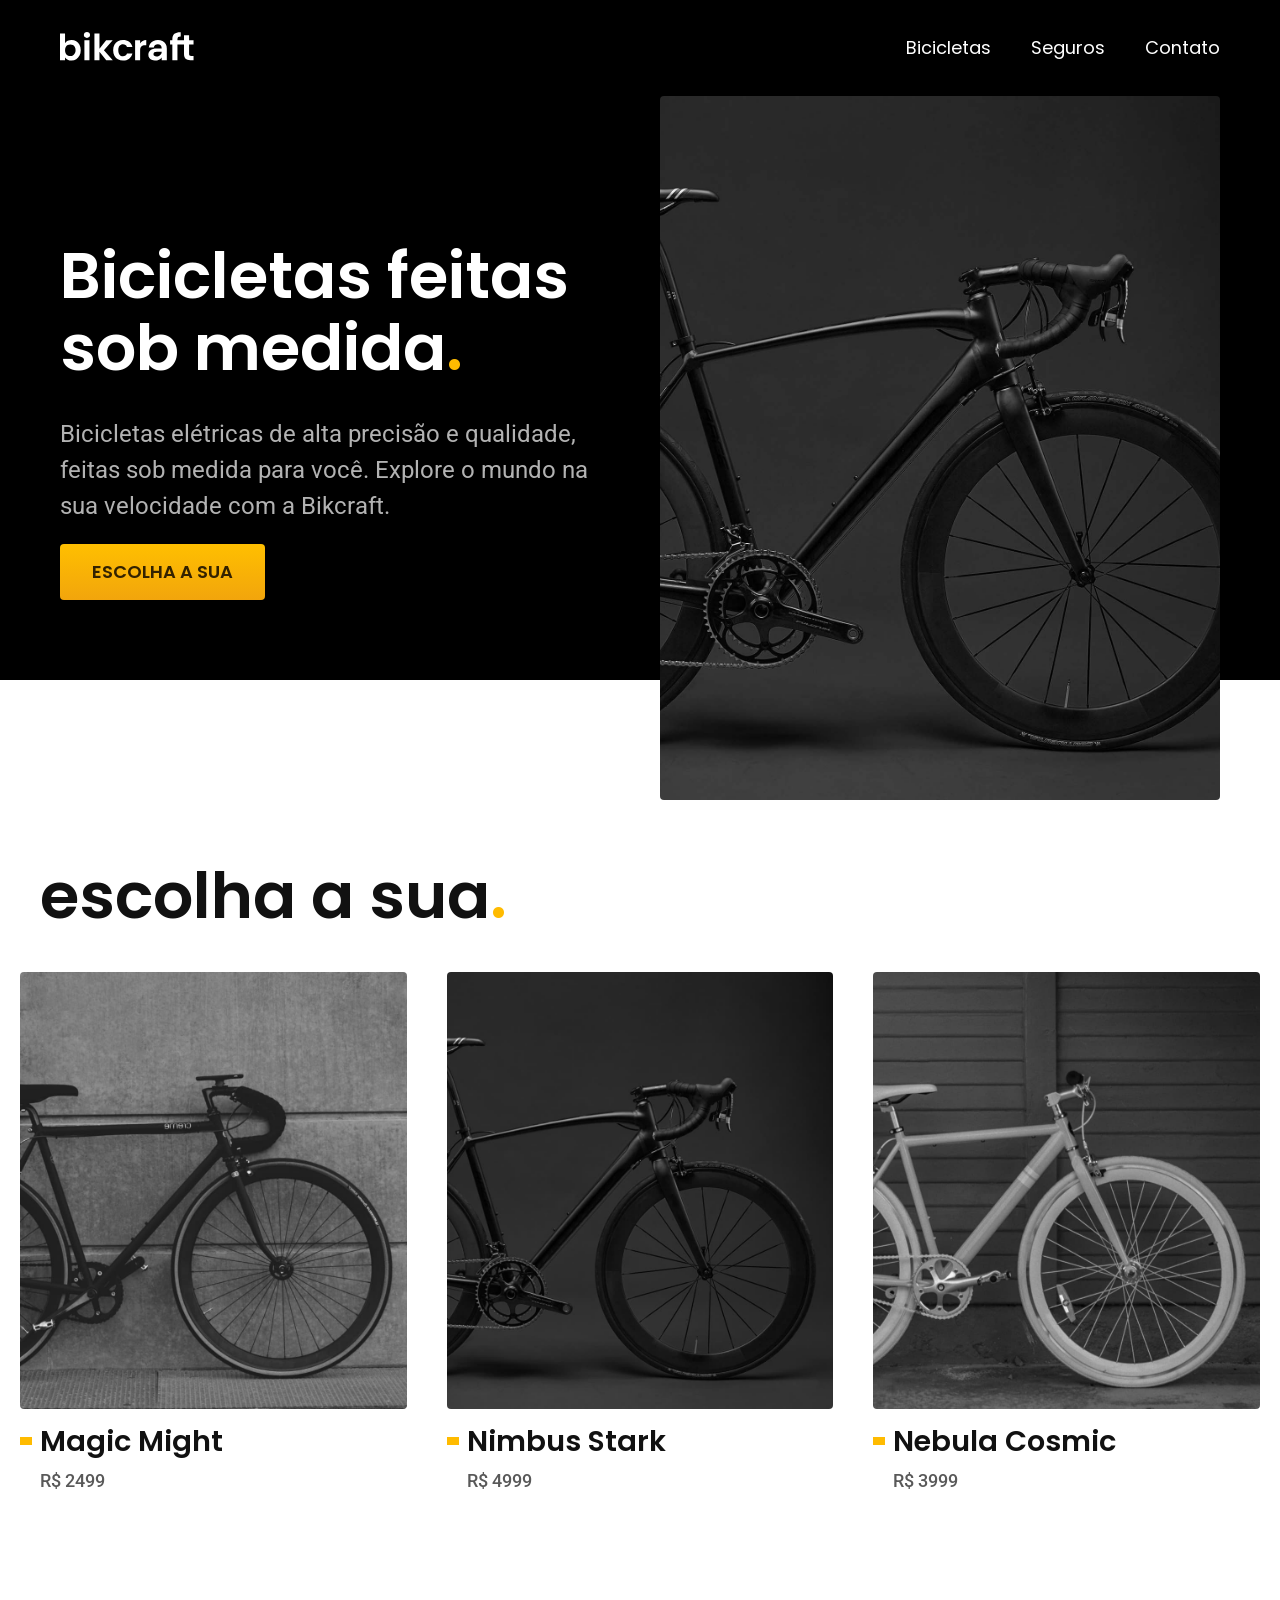
==== index.html @ c24f6cbf "bicicleta lista" ====
<!DOCTYPE html>
<html lang="pt-br">

<head>
  <title>Bikcraft - Bicicletas Elétricas</title>
  <meta charset="UTF-8">
  <meta name="viewport" content="width=device-width, initial-scale=1.0">
  <meta name="description" content="Bicicletas elétricas de alta precisão e qualidade, feitas sob medida para você. Explore o mundo na sua velocidade com a Bikcraft.">

  <link rel="stylesheet" href="./css/style.css">

  <link rel="preconnect" href="https://fonts.googleapis.com">
  <link rel="preconnect" href="https://fonts.gstatic.com" crossorigin>
  <link href="https://fonts.googleapis.com/css2?family=Poppins:wght@400;600&family=Roboto:wght@400;500&display=swap" rel="stylesheet">
</head>

<body>
  <header class="header-bg">
    <div class="header-container">
      <a href="./"><img src="./img/bikcraft.svg" alt="Logo"></a>
      <nav>
        <ul class="header-menu font-1-m cor-c0">
          <li><a href="./bicicletas.html">Bicicletas</a></li>
          <li><a href="./seguros.html">Seguros</a></li>
          <li><a href="./contato.html">Contato</a></li>
        </ul>
      </nav>
    </div>
  </header>

  <main class="introducao-bg">
    <div class="introducao">
      <div class="introducao-conteudo">
        <h1 class="font-1-xxl cor-c0">Bicicletas feitas sob medida</h1>
        <p class="font-2-l cor-c5">Bicicletas elétricas de alta precisão e qualidade, feitas sob medida para você. Explore o mundo na sua velocidade com a Bikcraft.</p>
        <a class="botao" href="./bicicletas.html">Escolha a sua</a>
      </div>
      <div>
        <img src="./img/fotos/introducao.jpg" alt="">
      </div>
    </div>
  </main>

  <article class="bicicletas-container">
    <h1 class="font-1-xxl cor-c11">escolha a sua<span class="cor-p1">.</span></h1>
    <ul class="bicicletas-listas">
      <a href="./">
        <li>
          <img src="./img/bicicletas/magic-home.jpg" alt="Bicicleta Preta">
          <h2 class="font-1-xl cor-c11">Magic Might</h2>
          <span class="font-2-m cor-c8">R$ 2499</span>
        </li>
      </a>
      <a href="./">
        <li>
          <img src="./img/bicicletas/nimbus-home.jpg" alt="Bicicleta Preta">
          <h2 class="font-1-xl cor-c11">Nimbus Stark</h2>
          <span class="font-2-m cor-c8">R$ 4999</span>
        </li>
      </a>
      <a href="./">
        <li>
          <img src="./img/bicicletas/nebula-home.jpg" alt="Bicicleta Preta">
          <h2 class="font-1-xl cor-c11">Nebula Cosmic</h2>
          <span class="font-2-m cor-c8">R$ 3999</span>
        </li>
      </a>
    </ul>

  </article>

</body>

</html>
---- css/style.css ----
/* Global */
@import url("../css/global/header.css");
@import url("../css/utilidades/tipografia.css");
@import url("../css/global/global.css");

/* Utilidades */
@import url("../css/utilidades/componentes.css");
@import url("../css/utilidades/cores.css");

/* Home */
@import url("../css/home/introducao.css");

/* Bicicletas */
@import url("../css/bicicletas/bicicletas-lista.css");
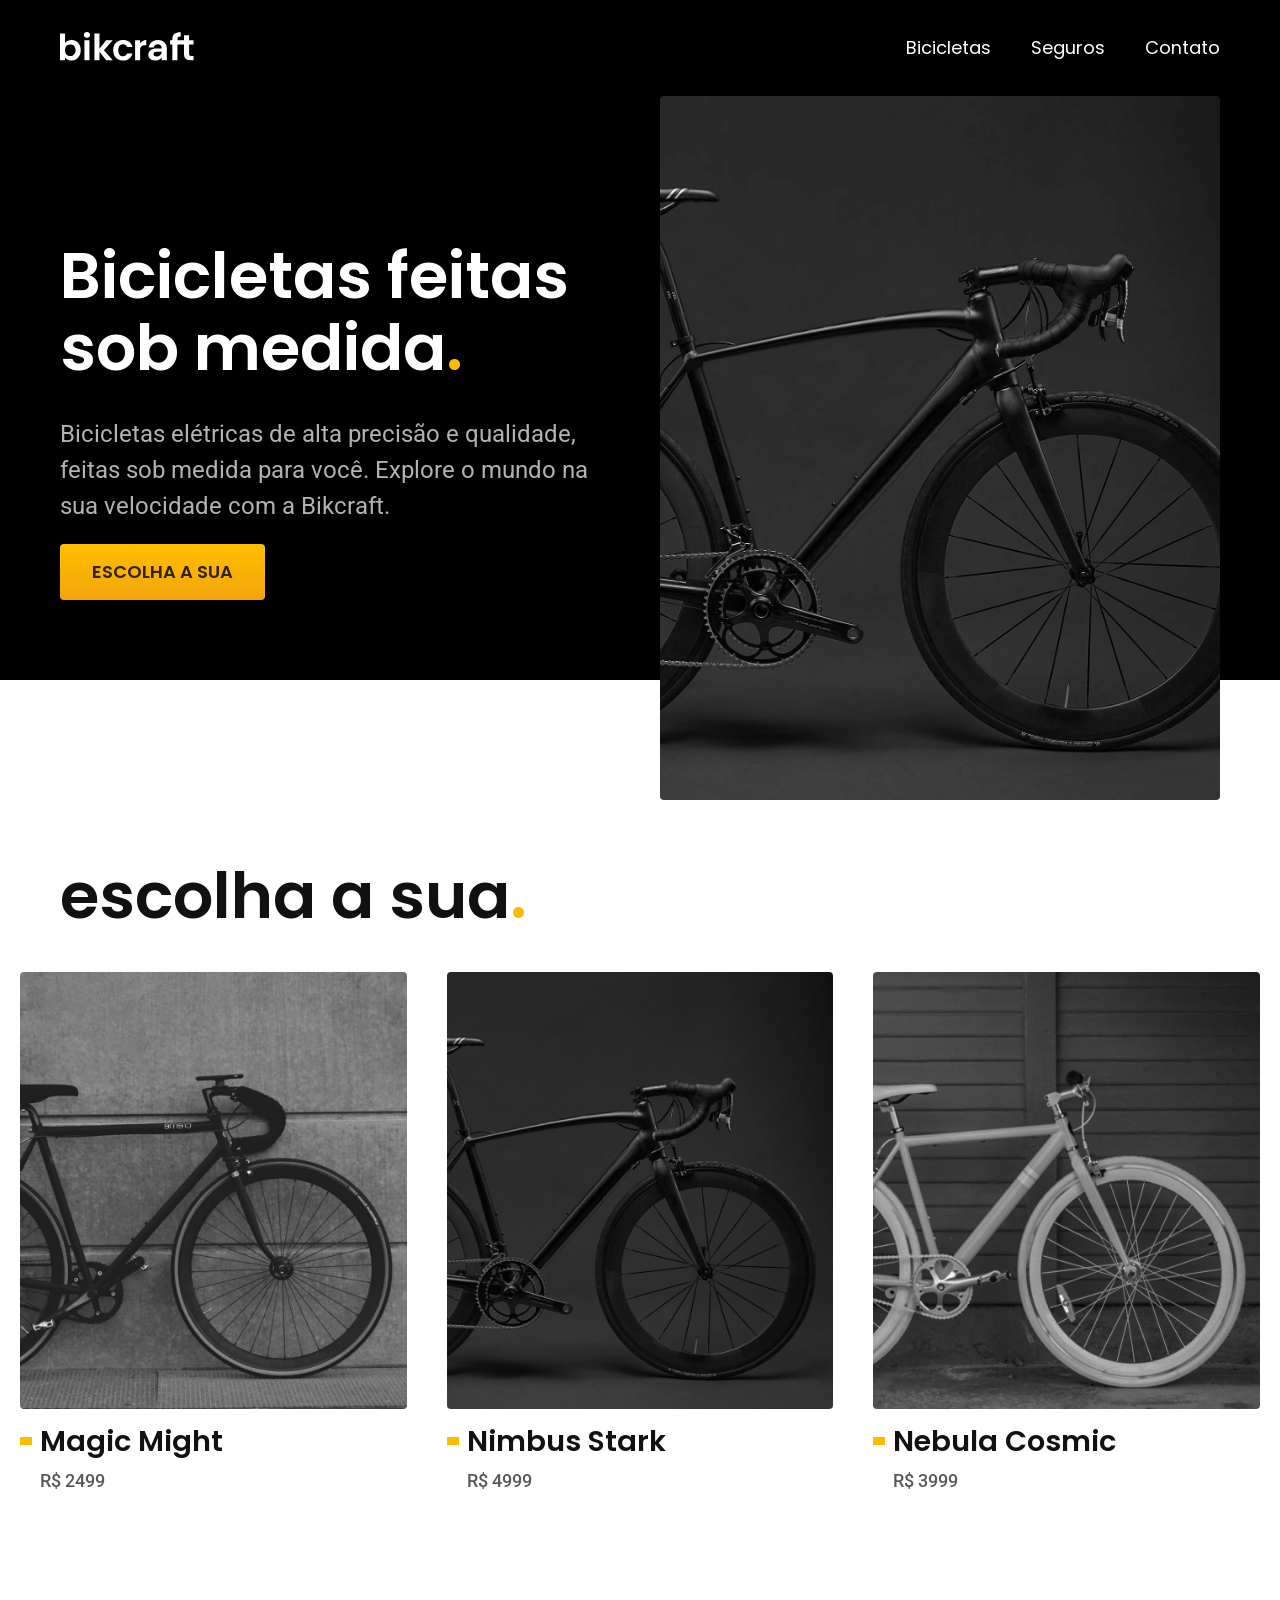
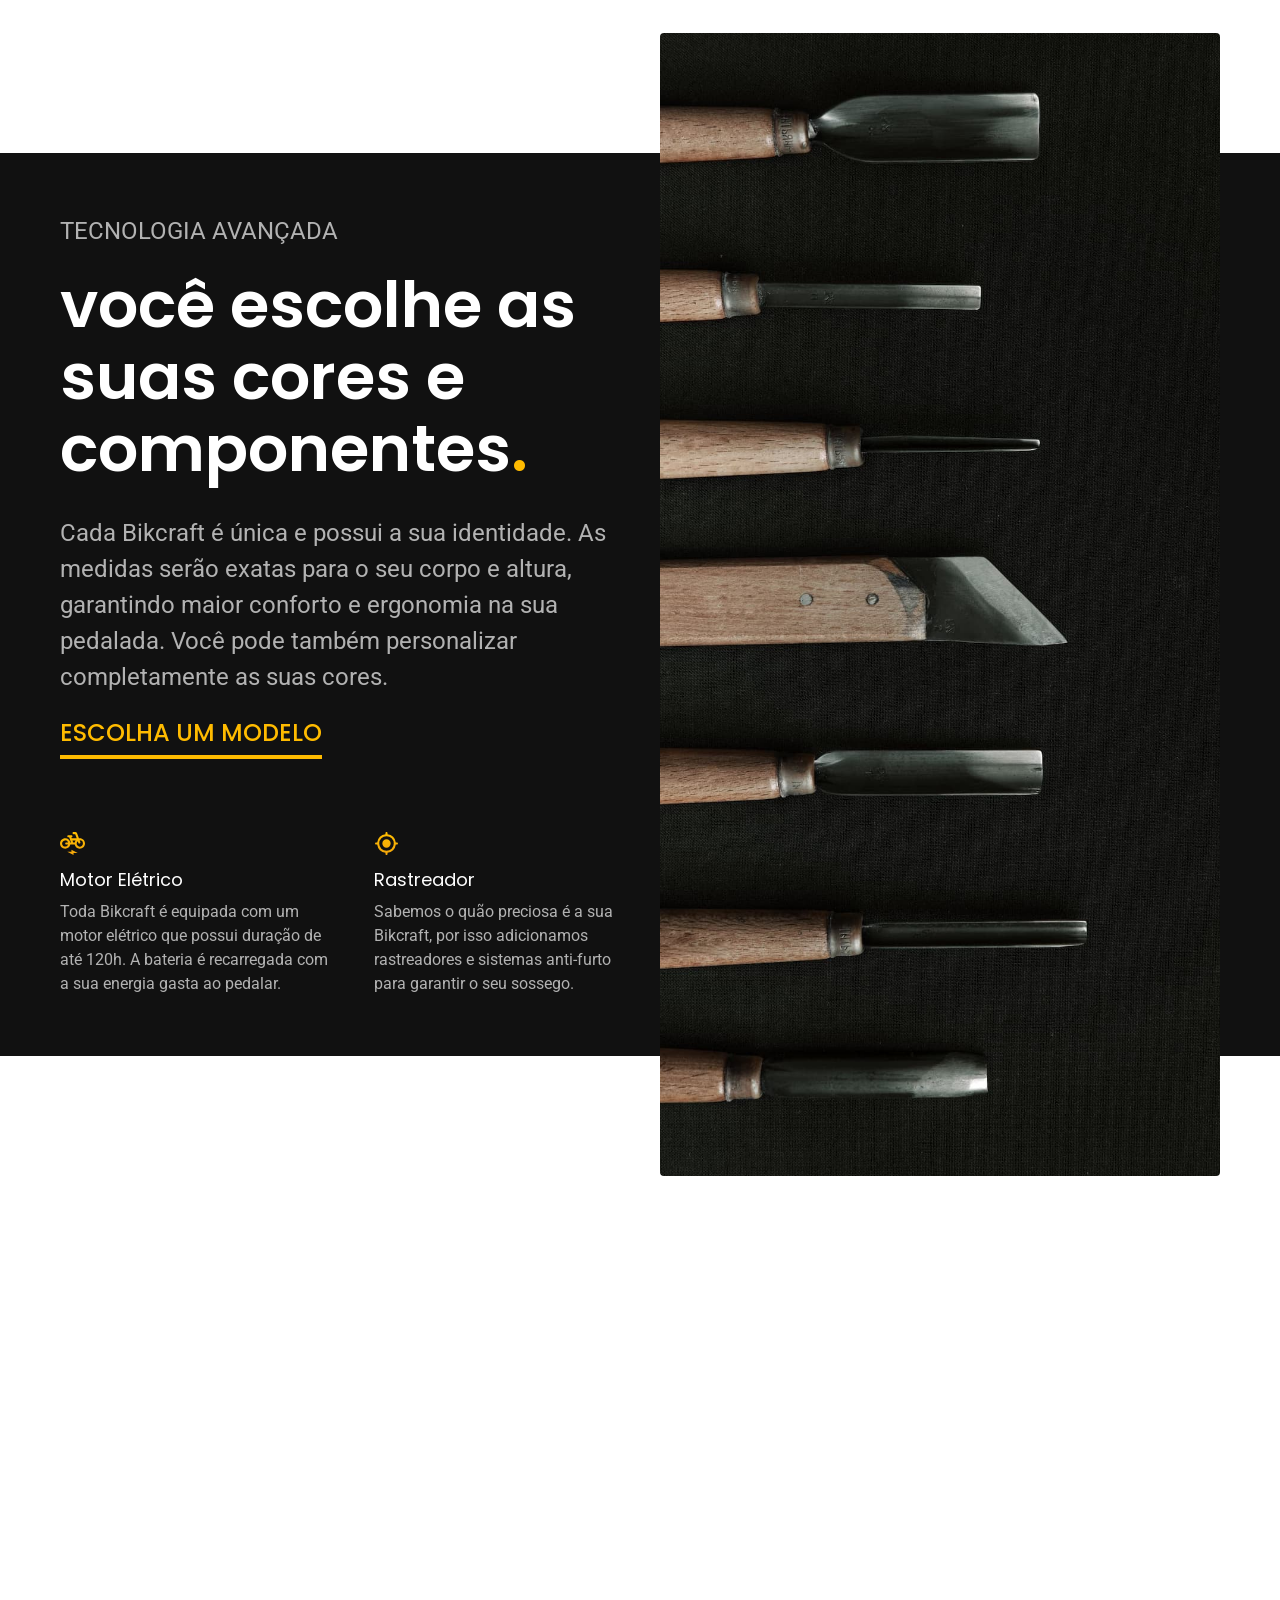
==== commit 54257b0f: "tecnologia" ====
--- a/index.html
+++ b/index.html
@@ -16,7 +16,7 @@
 
 <body>
   <header class="header-bg">
-    <div class="header-container">
+    <div class="container header-container">
       <a href="./"><img src="./img/bikcraft.svg" alt="Logo"></a>
       <nav>
         <ul class="header-menu font-1-m cor-c0">
@@ -29,7 +29,7 @@
   </header>
 
   <main class="introducao-bg">
-    <div class="introducao">
+    <div class="container introducao">
       <div class="introducao-conteudo">
         <h1 class="font-1-xxl cor-c0">Bicicletas feitas sob medida</h1>
         <p class="font-2-l cor-c5">Bicicletas elétricas de alta precisão e qualidade, feitas sob medida para você. Explore o mundo na sua velocidade com a Bikcraft.</p>
@@ -42,7 +42,7 @@
   </main>
 
   <article class="bicicletas-container">
-    <h1 class="font-1-xxl cor-c11">escolha a sua<span class="cor-p1">.</span></h1>
+    <h1 class="container font-1-xxl cor-c11">escolha a sua<span class="cor-p1">.</span></h1>
     <ul class="bicicletas-listas">
       <a href="./">
         <li>
@@ -66,7 +66,32 @@
         </li>
       </a>
     </ul>
+  </article>
 
+  <article class="tecnologia-bg">
+    <div class="container tecnologia-container">
+      <div class="tecnologia-conteudo">
+        <span class="font-2-l cor-c5">TECNOLOGIA AVANÇADA</span>
+        <h1 class="font-1-xxl cor-c0">você escolhe as<br> suas cores e<br> componentes<span class="cor-p1">.</span></h1>
+        <p class="font-2-l cor-c5">Cada Bikcraft é única e possui a sua identidade. As medidas serão exatas para o seu corpo e altura, garantindo maior conforto e ergonomia na sua pedalada. Você pode também personalizar completamente as suas cores.</p>
+        <a class="link" href="./bicicletas.html">ESCOLHA UM MODELO</a>
+        <div class="tecnologia-informacoes">
+          <div>
+            <img src="./img/icones/eletrica.svg" alt="">
+            <h4 class="font-1-m cor-c0">Motor Elétrico</h4>
+            <p class="font-2-s cor-c5">Toda Bikcraft é equipada com um motor elétrico que possui duração de até 120h. A bateria é recarregada com a sua energia gasta ao pedalar.</p>
+          </div>
+          <div>
+            <img src="./img/icones/rastreador.svg" alt="">
+            <h4 class="font-1-m cor-c0">Rastreador</h4>
+            <p class="font-2-s cor-c5">Sabemos o quão preciosa é a sua Bikcraft, por isso adicionamos rastreadores e sistemas anti-furto para garantir o seu sossego.</p>
+          </div>
+        </div>
+      </div>
+      <div class="tecnologia-imagem">
+        <img src="/img/fotos/tecnologia.jpg" alt="">
+      </div>
+    </div>
   </article>
 
 </body>
--- a/css/style.css
+++ b/css/style.css
@@ -9,6 +9,7 @@
 
 /* Home */
 @import url("../css/home/introducao.css");
+@import url("../css/home/tecnologia.css");
 
 /* Bicicletas */
 @import url("../css/bicicletas/bicicletas-lista.css");
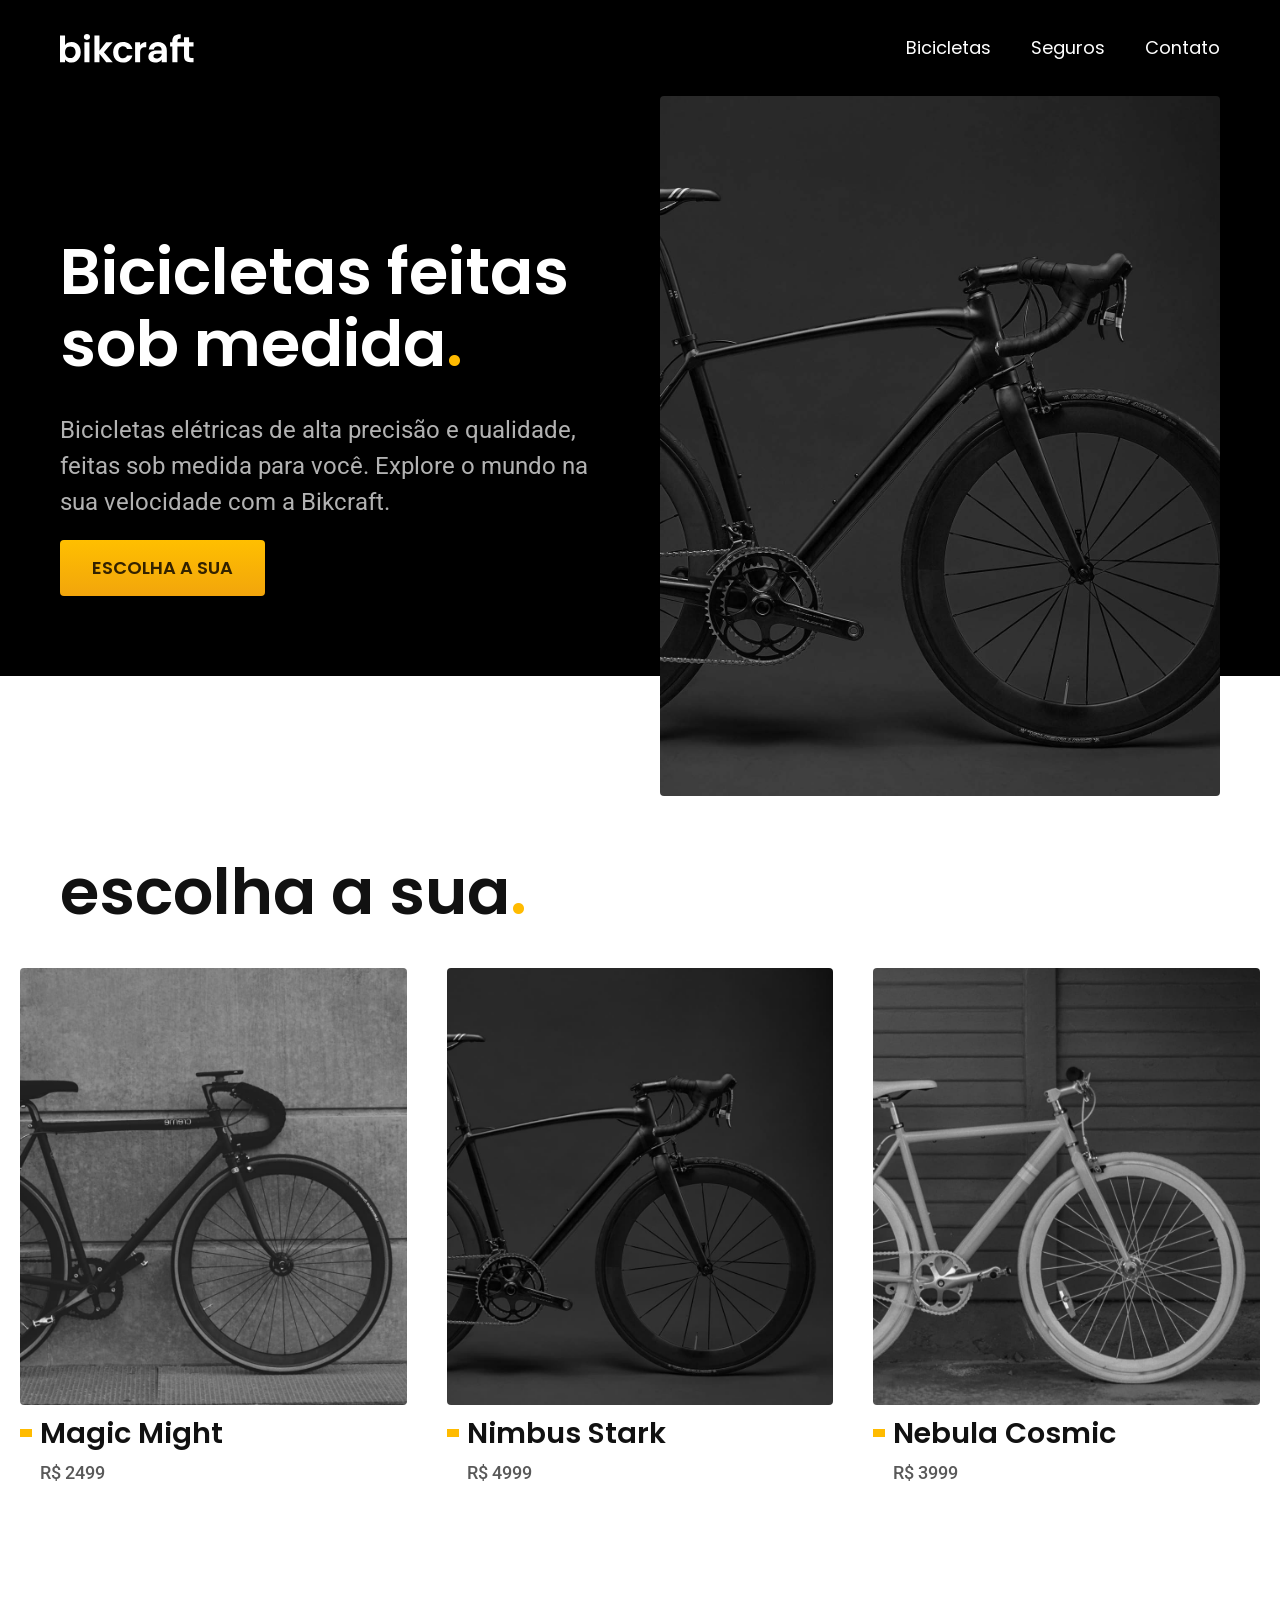
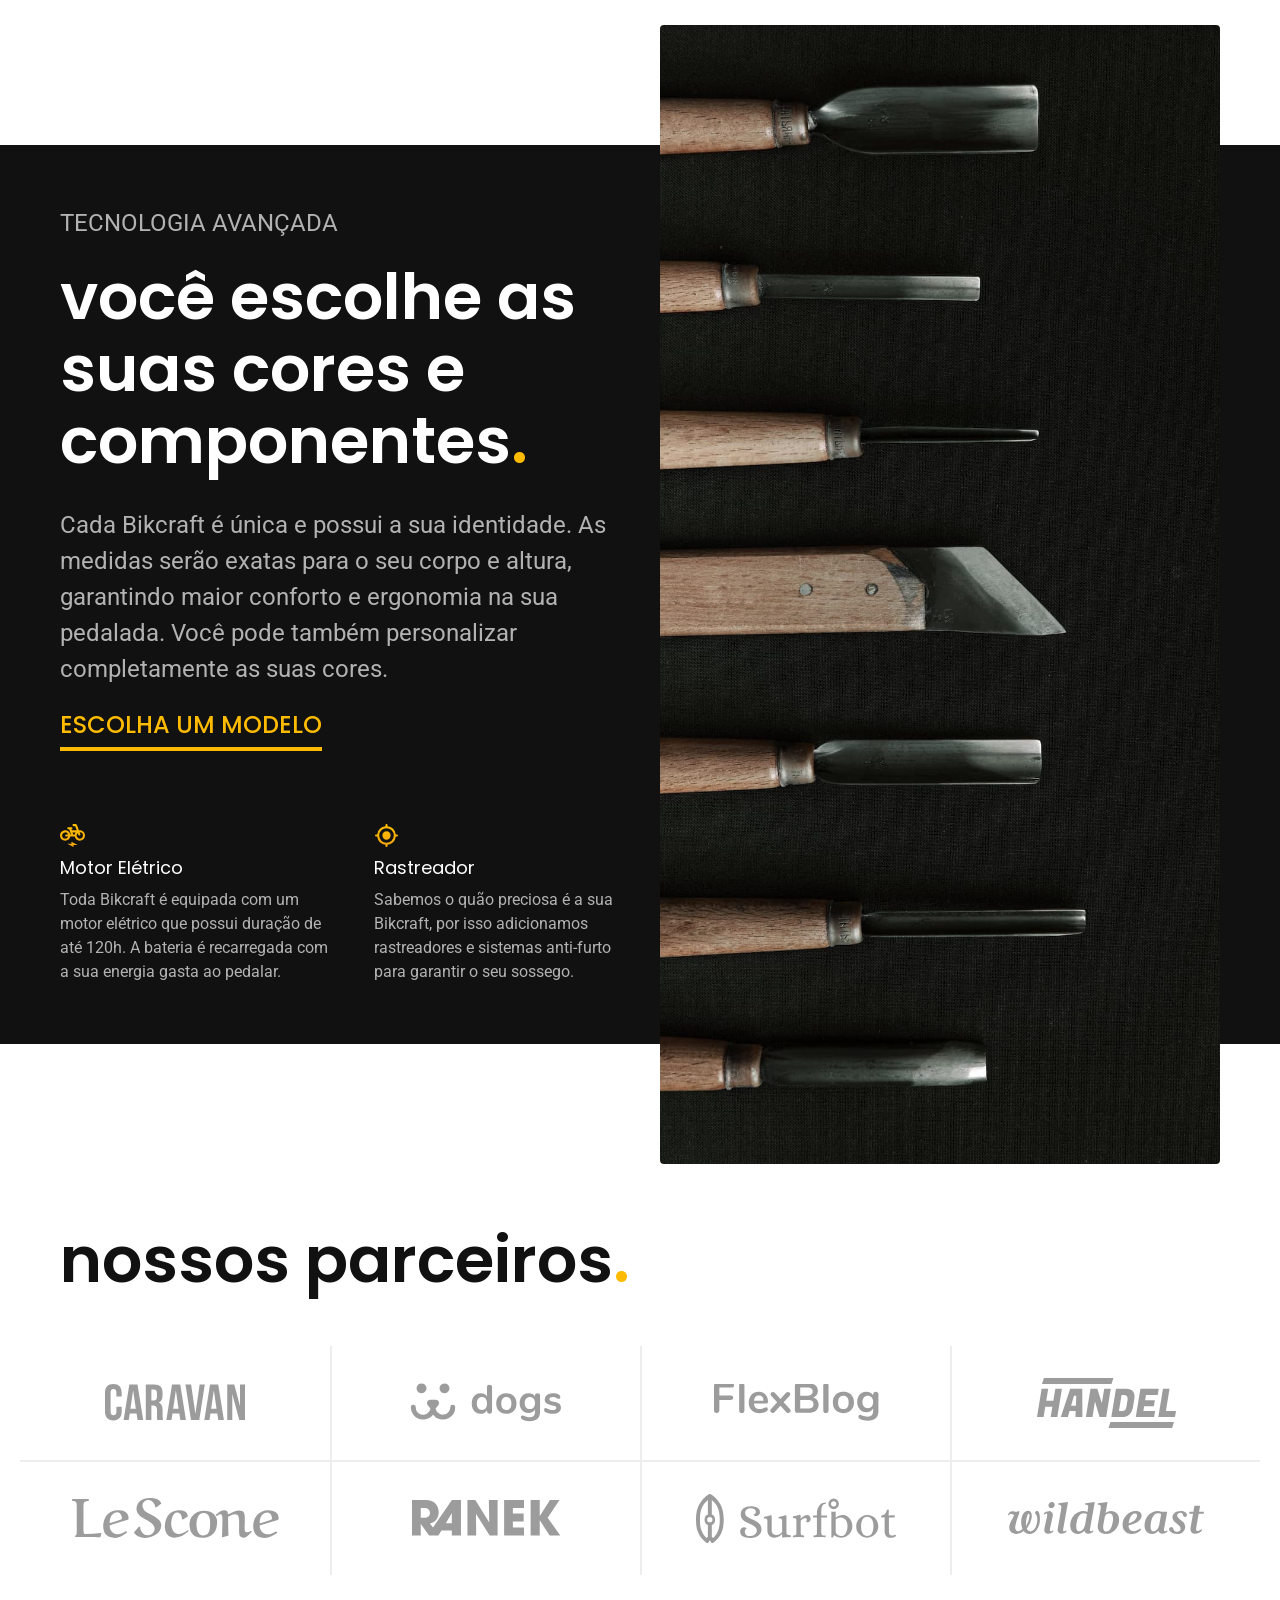
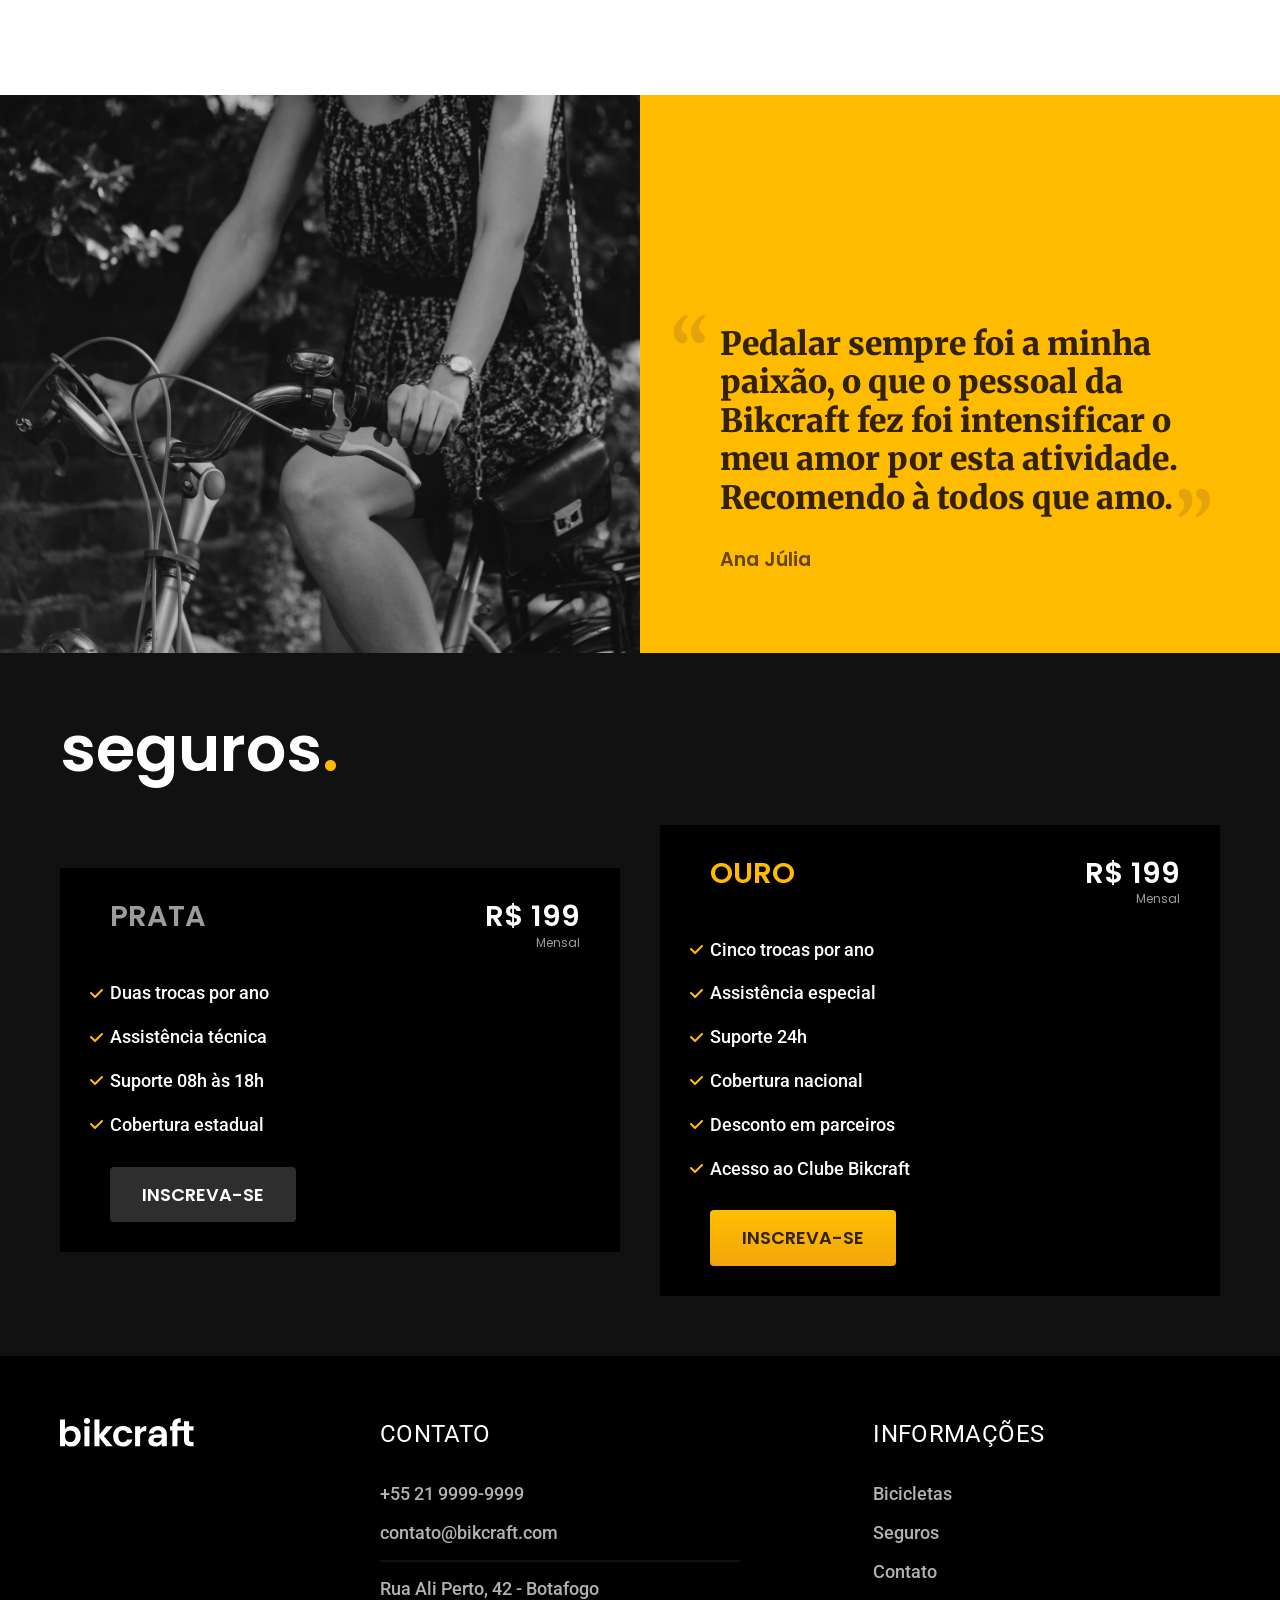
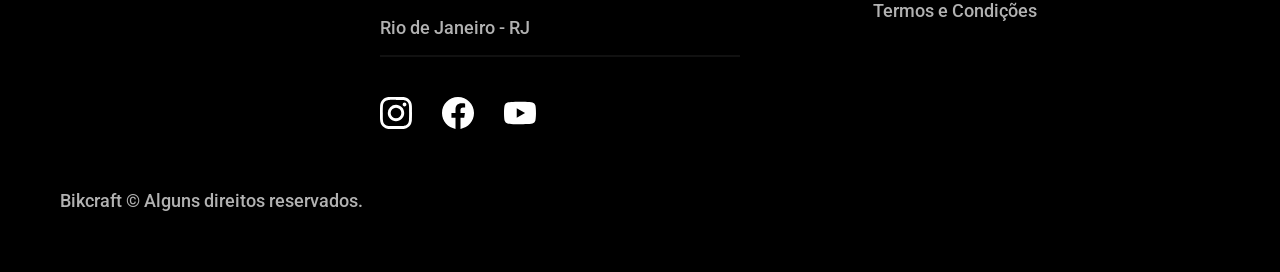
==== commit e0d87a78: "termos e condicoes" ====
--- a/index.html
+++ b/index.html
@@ -11,7 +11,7 @@
 
   <link rel="preconnect" href="https://fonts.googleapis.com">
   <link rel="preconnect" href="https://fonts.gstatic.com" crossorigin>
-  <link href="https://fonts.googleapis.com/css2?family=Poppins:wght@400;600&family=Roboto:wght@400;500&display=swap" rel="stylesheet">
+  <link href="https://fonts.googleapis.com/css2?family=Merriweather:ital,wght@1,900&family=Poppins:wght@400;600&family=Roboto:wght@400;500&display=swap" rel="stylesheet">
 </head>
 
 <body>
@@ -94,6 +94,116 @@
     </div>
   </article>
 
+  <section class="parceiros-container" aria-label="parceiros">
+    <h2 class="container font-1-xxl cor-c11">nossos parceiros<span class="cor-p1">.</span></h2>
+    <div class="parceiros-lista">
+      <ul>
+        <li>
+          <img src="./img/parceiros/caravan.svg" alt="">
+        </li>
+        <li>
+          <img src="./img/parceiros/dogs.svg" alt="">
+        </li>
+        <li>
+          <img src="./img/parceiros/flexblog.svg" alt="">
+        </li>
+        <li>
+          <img src="./img/parceiros/handel.svg" alt="">
+        </li>
+        <li>
+          <img src="./img/parceiros/lescone.svg" alt="">
+        </li>
+        <li>
+          <img src="./img/parceiros/ranek.svg" alt="">
+        </li>
+        <li>
+          <img src="./img/parceiros/surfbot.svg" alt="">
+        </li>
+        <li>
+          <img src="./img/parceiros/wildbeast.svg" alt="">
+        </li>
+      </ul>
+    </div>
+  </section>
+
+  <section class="depoimento-container" aria-label="Depoimento">
+    <div class="depoimento-imagem">
+      <img src="./img/fotos/depoimento.jpg" alt="Mulher andando em bikecraft">
+    </div>
+    <div class="depoimento">
+      <blockquote>
+        <h1 class="font-1-xl cor-p5">Pedalar sempre foi a minha paixão, o que o pessoal da Bikcraft fez foi intensificar o meu amor por esta atividade. Recomendo à todos que amo.</h1>
+      </blockquote>
+      <span class="cor-p4">Ana Júlia</span>
+    </div>
+  </section>
+
+  <article class="seguro-bg">
+    <div class="seguro container">
+      <h1 class="font-1-xxl cor-c0">seguros<span class="cor-p1">.</span></h1>
+
+      <div class="seguro-grid">
+        <div class="seguro-lista">
+          <p class="font-1-xl cor-c6">Prata</p>
+          <span class="font-1-xl cor-c0">R$ 199<span class="font-1-xs cor-c6">Mensal</span></span>
+          <ul class="font-2-m cor-c0">
+            <li>Duas trocas por ano</li>
+            <li>Assistência técnica</li>
+            <li>Suporte 08h às 18h</li>
+            <li>Cobertura estadual</li>
+          </ul>
+          <a class="botao cinza" href="./">Inscreva-se</a>
+        </div>
+
+        <div class="seguro-lista">
+          <p class="font-1-xl cor-p1">OURO</p>
+          <span class="font-1-xl cor-c0">R$ 199<span class="font-1-xs cor-c6">Mensal</span></span>
+          <ul class="font-2-m cor-c0">
+            <li>Cinco trocas por ano</li>
+            <li>Assistência especial</li>
+            <li>Suporte 24h</li>
+            <li>Cobertura nacional</li>
+            <li>Desconto em parceiros</li>
+            <li>Acesso ao Clube Bikcraft</li>
+          </ul>
+          <a class="botao" href="./">Inscreva-se</a>
+        </div>
+      </div>
+    </div>
+  </article>
+
+  <footer class="footer-bg">
+    <div class="footer container">
+      <div class="footer-logo">
+        <img src="./img/bikcraft.svg" alt="Bikcraft">
+      </div>
+      <div class="footer-contato">
+        <h3 class="font-2-l-b cor-c0">Contato</h3>
+        <ul class="font-2-m cor-c5">
+          <li><a href="tel: +55(21)9999-9999">+55 21 9999-9999</a></li>
+          <li><a href="mailto: contato@bikcraft.com">contato@bikcraft.com</a></li>
+          <li>Rua Ali Perto, 42 - Botafogo</li>
+          <li>Rio de Janeiro - RJ</li>
+        </ul>
+        <div class="footer-redes">
+          <a href=""><img src="./img/redes/instagram.svg" alt=""></a>
+          <a href=""> <img src="./img/redes/facebook.svg" alt=""></a>
+          <a href=""><img src="./img/redes/youtube.svg" alt=""></a>
+        </div>
+      </div>
+      <div class="footer-informacoes">
+        <h3 class="font-2-l-b cor-c0">Informações</h3>
+        <ul class="font-2-m cor-c5">
+          <li><a href="">Bicicletas</a></li>
+          <li><a href="">Seguros</a></li>
+          <li><a href="">Contato</a></li>
+          <li><a href="./termos.html">Termos e Condições</a></li>
+        </ul>
+      </div>
+      <p class="rodape font-2-m cor-c5">Bikcraft © Alguns direitos reservados.</p>
+    </div>
+  </footer>
+
 </body>
 
 </html>
--- a/css/style.css
+++ b/css/style.css
@@ -2,6 +2,7 @@
 @import url("../css/global/header.css");
 @import url("../css/utilidades/tipografia.css");
 @import url("../css/global/global.css");
+@import url("./global/footer.css");
 
 /* Utilidades */
 @import url("../css/utilidades/componentes.css");
@@ -10,6 +11,12 @@
 /* Home */
 @import url("../css/home/introducao.css");
 @import url("../css/home/tecnologia.css");
+@import url("../css/home/parceiros.css");
+@import url("../css/home/depoimento.css");
+@import url("../css/home/seguros.css");
 
 /* Bicicletas */
 @import url("../css/bicicletas/bicicletas-lista.css");
+
+/* Termos e condições */
+@import url("../css/termos/termos.css");
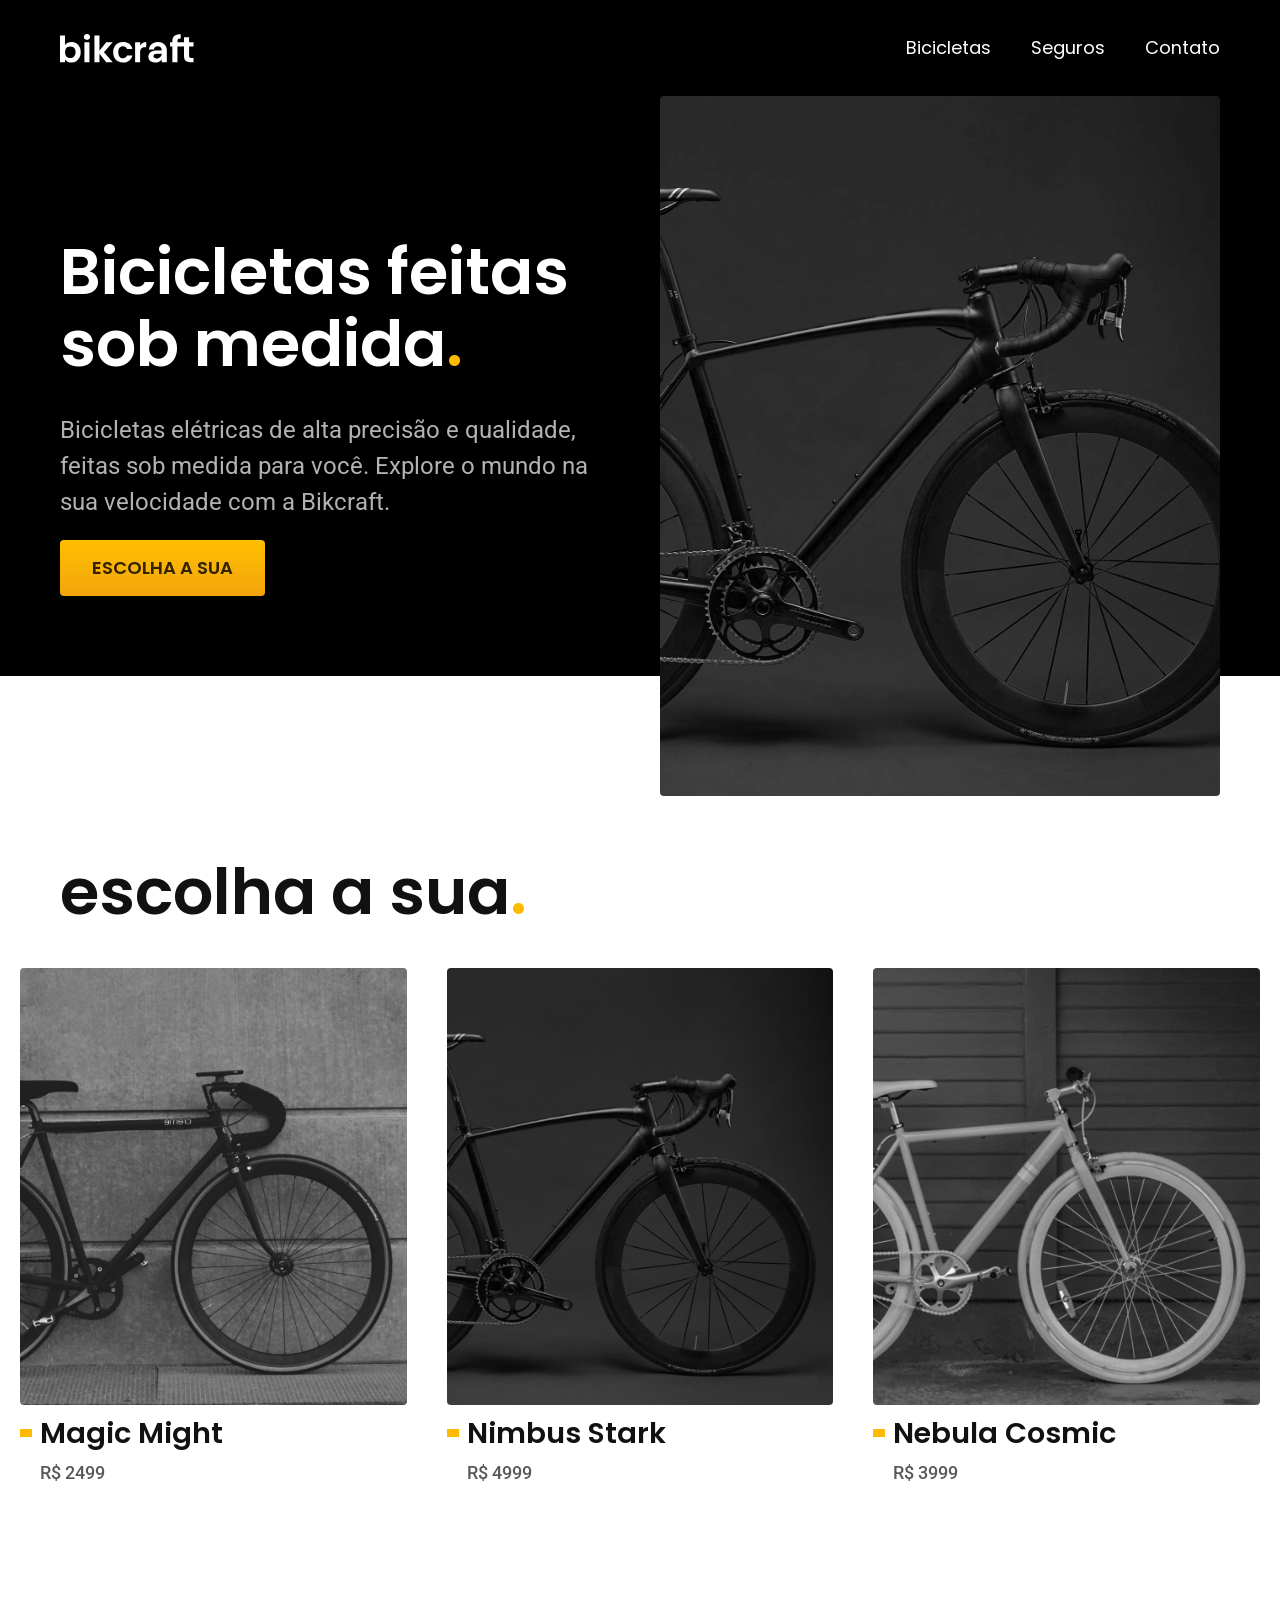
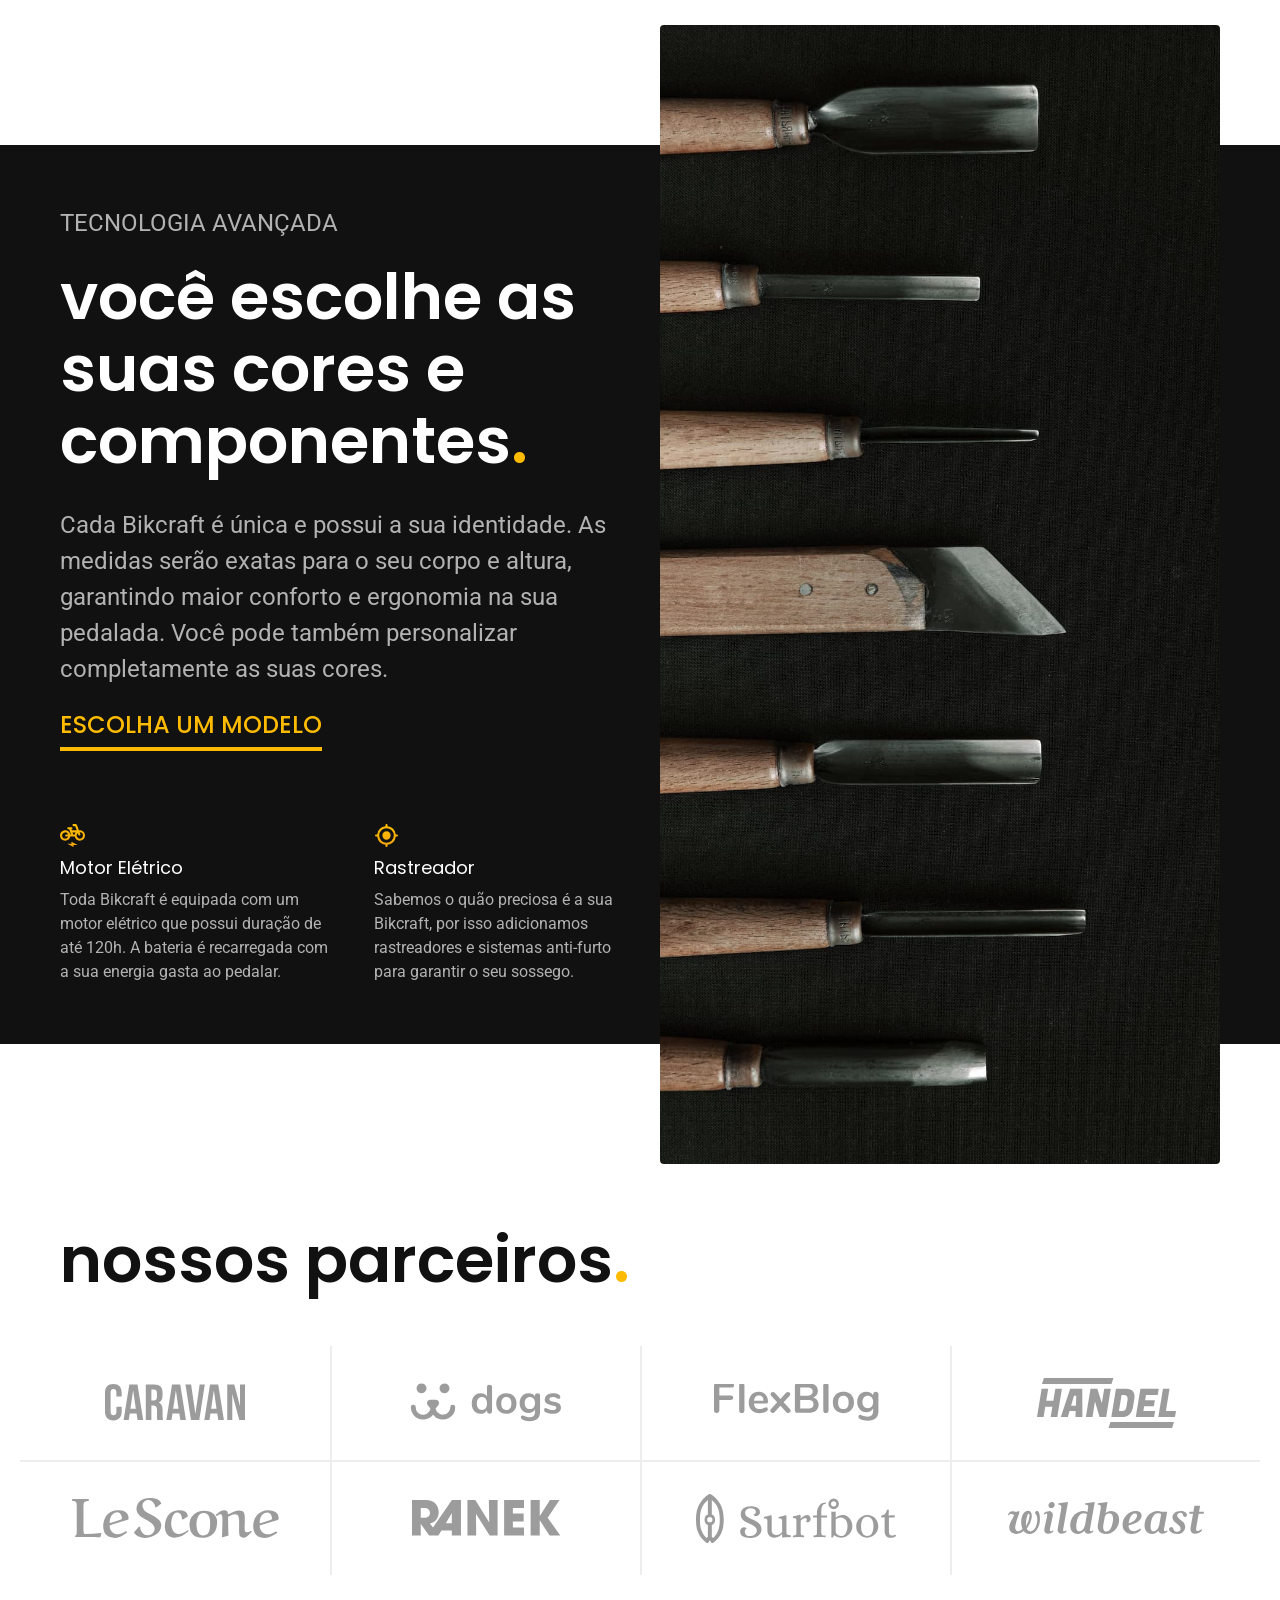
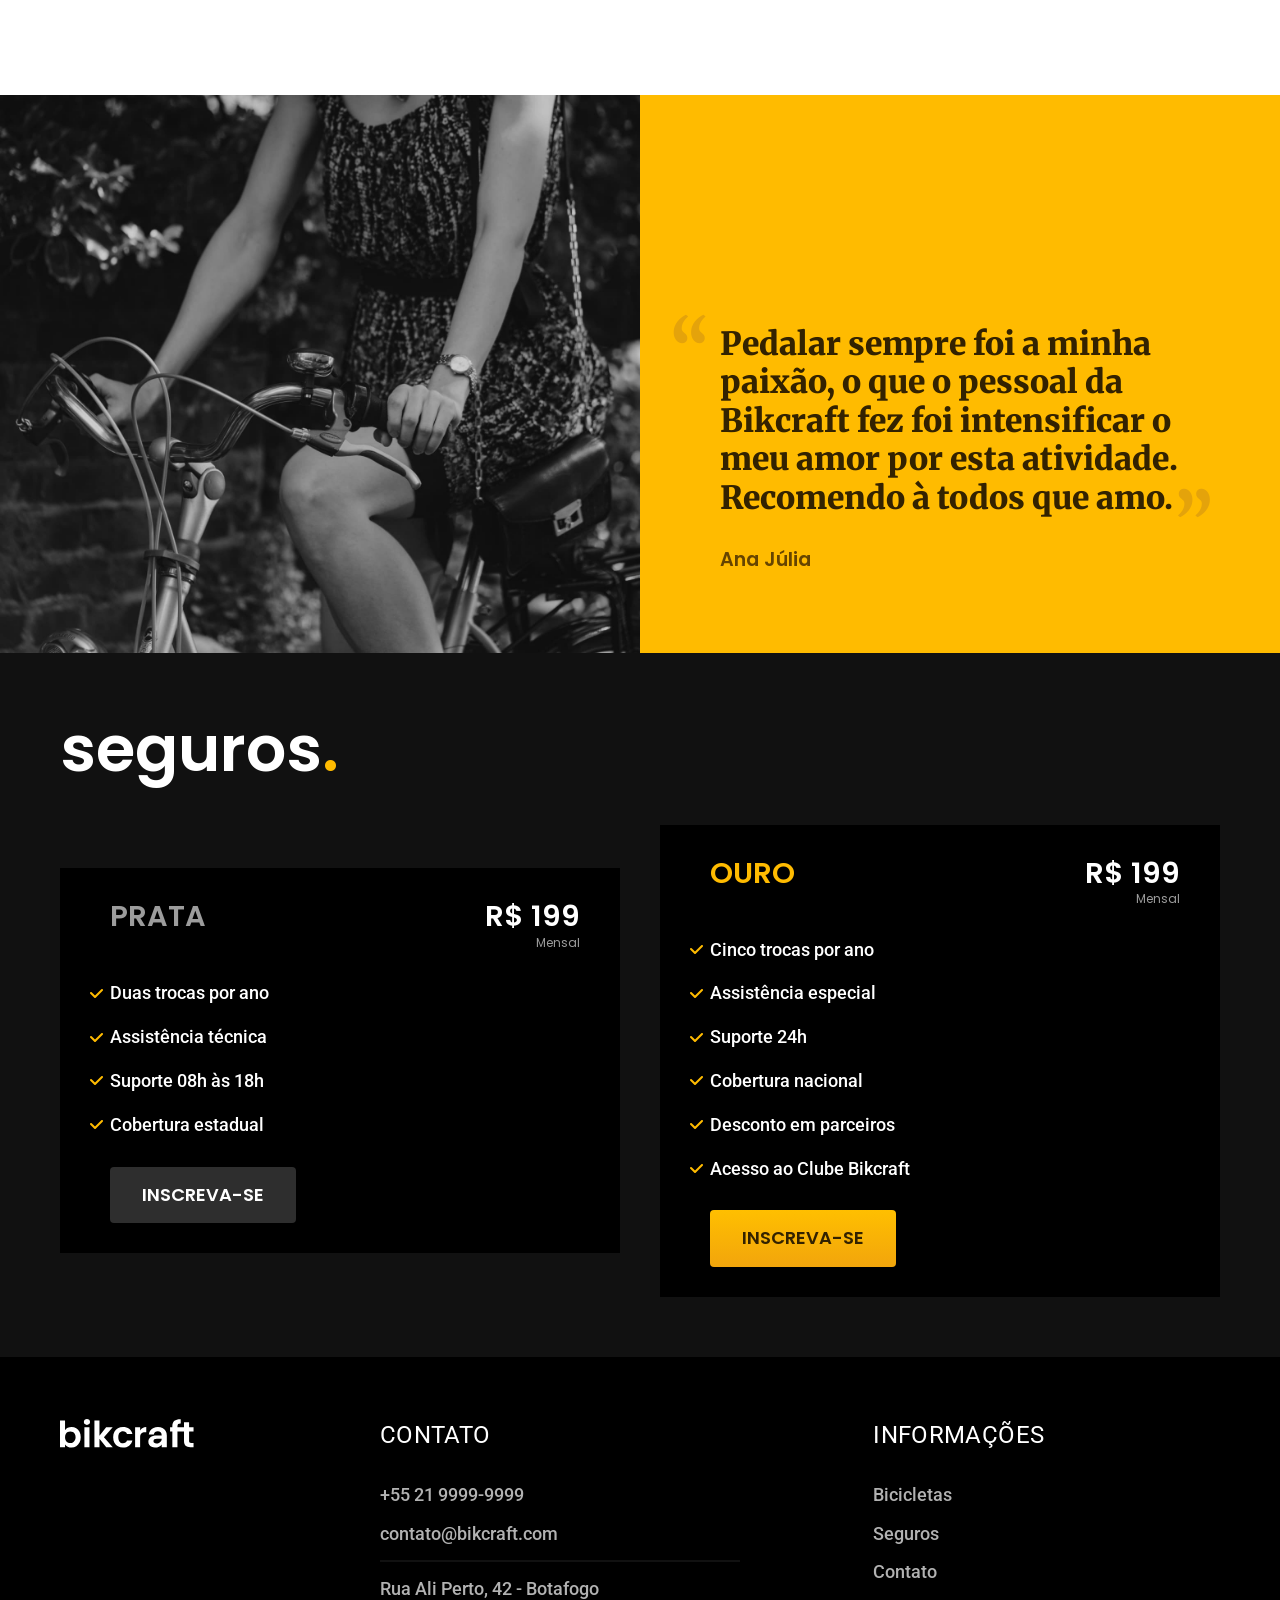
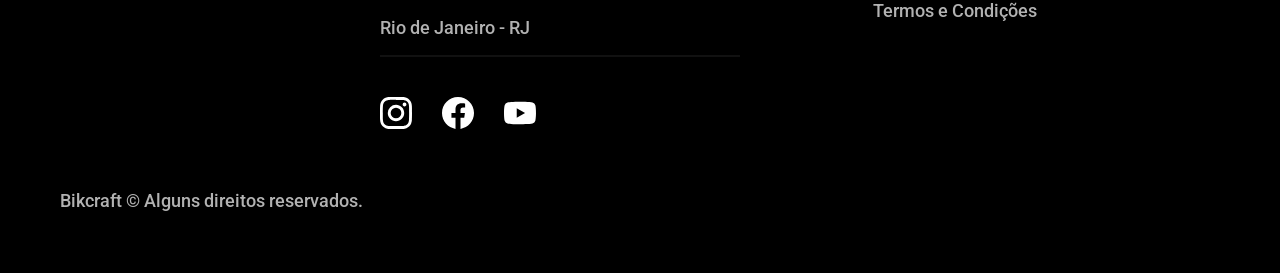
==== commit 75e5e16b: "contato" ====
--- a/index.html
+++ b/index.html
@@ -44,21 +44,21 @@
   <article class="bicicletas-container">
     <h1 class="container font-1-xxl cor-c11">escolha a sua<span class="cor-p1">.</span></h1>
     <ul class="bicicletas-listas">
-      <a href="./">
+      <a href="./bicicletas/magic.html">
         <li>
           <img src="./img/bicicletas/magic-home.jpg" alt="Bicicleta Preta">
           <h2 class="font-1-xl cor-c11">Magic Might</h2>
           <span class="font-2-m cor-c8">R$ 2499</span>
         </li>
       </a>
-      <a href="./">
+      <a href="./bicicletas/nimbus.html">
         <li>
           <img src="./img/bicicletas/nimbus-home.jpg" alt="Bicicleta Preta">
           <h2 class="font-1-xl cor-c11">Nimbus Stark</h2>
           <span class="font-2-m cor-c8">R$ 4999</span>
         </li>
       </a>
-      <a href="./">
+      <a href="./bicicletas/nebula.html">
         <li>
           <img src="./img/bicicletas/nebula-home.jpg" alt="Bicicleta Preta">
           <h2 class="font-1-xl cor-c11">Nebula Cosmic</h2>
@@ -186,17 +186,17 @@
           <li>Rio de Janeiro - RJ</li>
         </ul>
         <div class="footer-redes">
-          <a href=""><img src="./img/redes/instagram.svg" alt=""></a>
-          <a href=""> <img src="./img/redes/facebook.svg" alt=""></a>
-          <a href=""><img src="./img/redes/youtube.svg" alt=""></a>
+          <a href="./"><img src="./img/redes/instagram.svg" alt=""></a>
+          <a href="./"> <img src="./img/redes/facebook.svg" alt=""></a>
+          <a href="./"><img src="./img/redes/youtube.svg" alt=""></a>
         </div>
       </div>
       <div class="footer-informacoes">
         <h3 class="font-2-l-b cor-c0">Informações</h3>
         <ul class="font-2-m cor-c5">
-          <li><a href="">Bicicletas</a></li>
-          <li><a href="">Seguros</a></li>
-          <li><a href="">Contato</a></li>
+          <li><a href="./bicicletas.html">Bicicletas</a></li>
+          <li><a href="./seguros.html">Seguros</a></li>
+          <li><a href="./contato.html">Contato</a></li>
           <li><a href="./termos.html">Termos e Condições</a></li>
         </ul>
       </div>
--- a/css/style.css
+++ b/css/style.css
@@ -15,8 +15,24 @@
 @import url("../css/home/depoimento.css");
 @import url("../css/home/seguros.css");
 
-/* Bicicletas */
-@import url("../css/bicicletas/bicicletas-lista.css");
+/* Bicicletas-lista */
+@import url("../css/bicicletas-lista/bicicletas-lista.css");
 
 /* Termos e condições */
 @import url("../css/termos/termos.css");
+
+/* Bicicletas */
+@import url("../css/bicicletas/bicicletas.css");
+
+/* Seguros */
+@import url("../css/seguros/vantagens.css");
+@import url("../css/seguros/seguros.css");
+@import url("../css/seguros/perguntas.css");
+
+/* Bicicletas */
+@import url("../css/bicicleta/bicicleta.css");
+@import url("../css/bicicleta/informacoes.css");
+
+/* Contato */
+@import url("../css/contato/formulario.css");
+@import url("../css/contato/lojas.css");
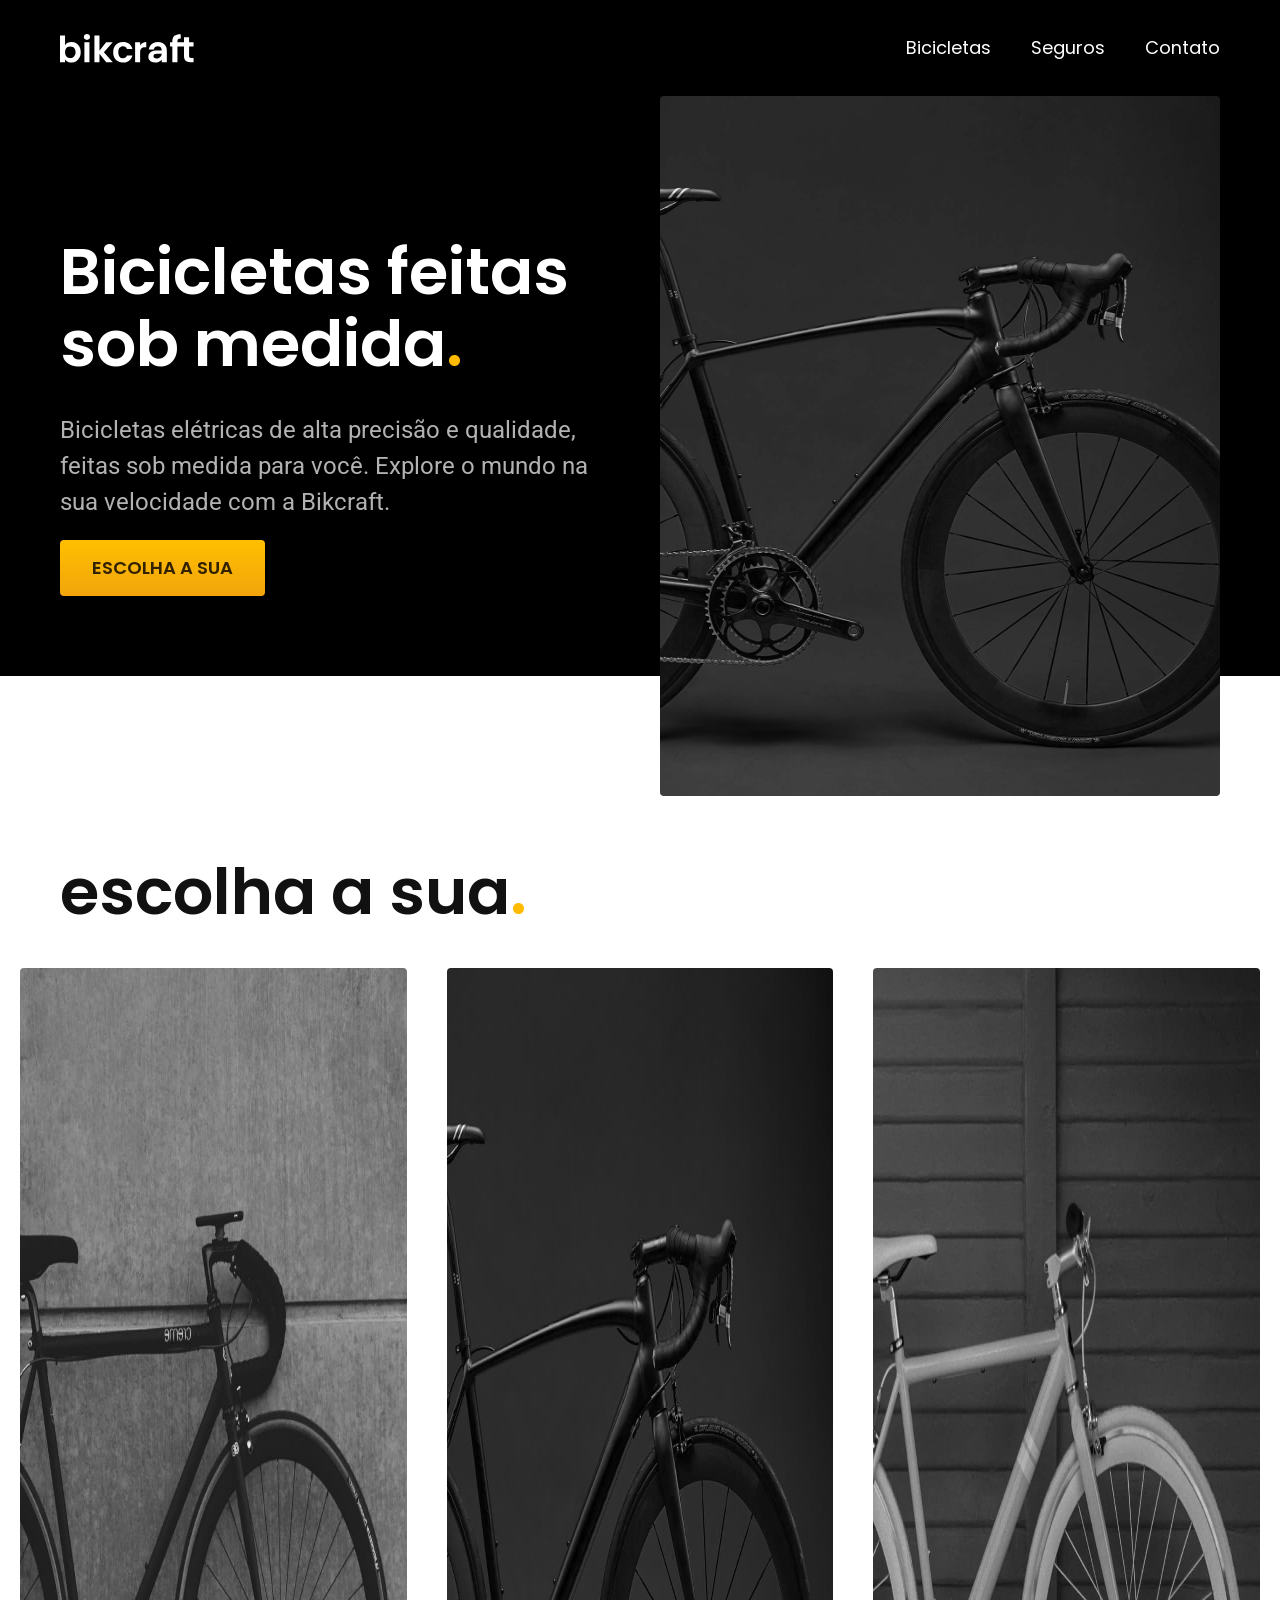
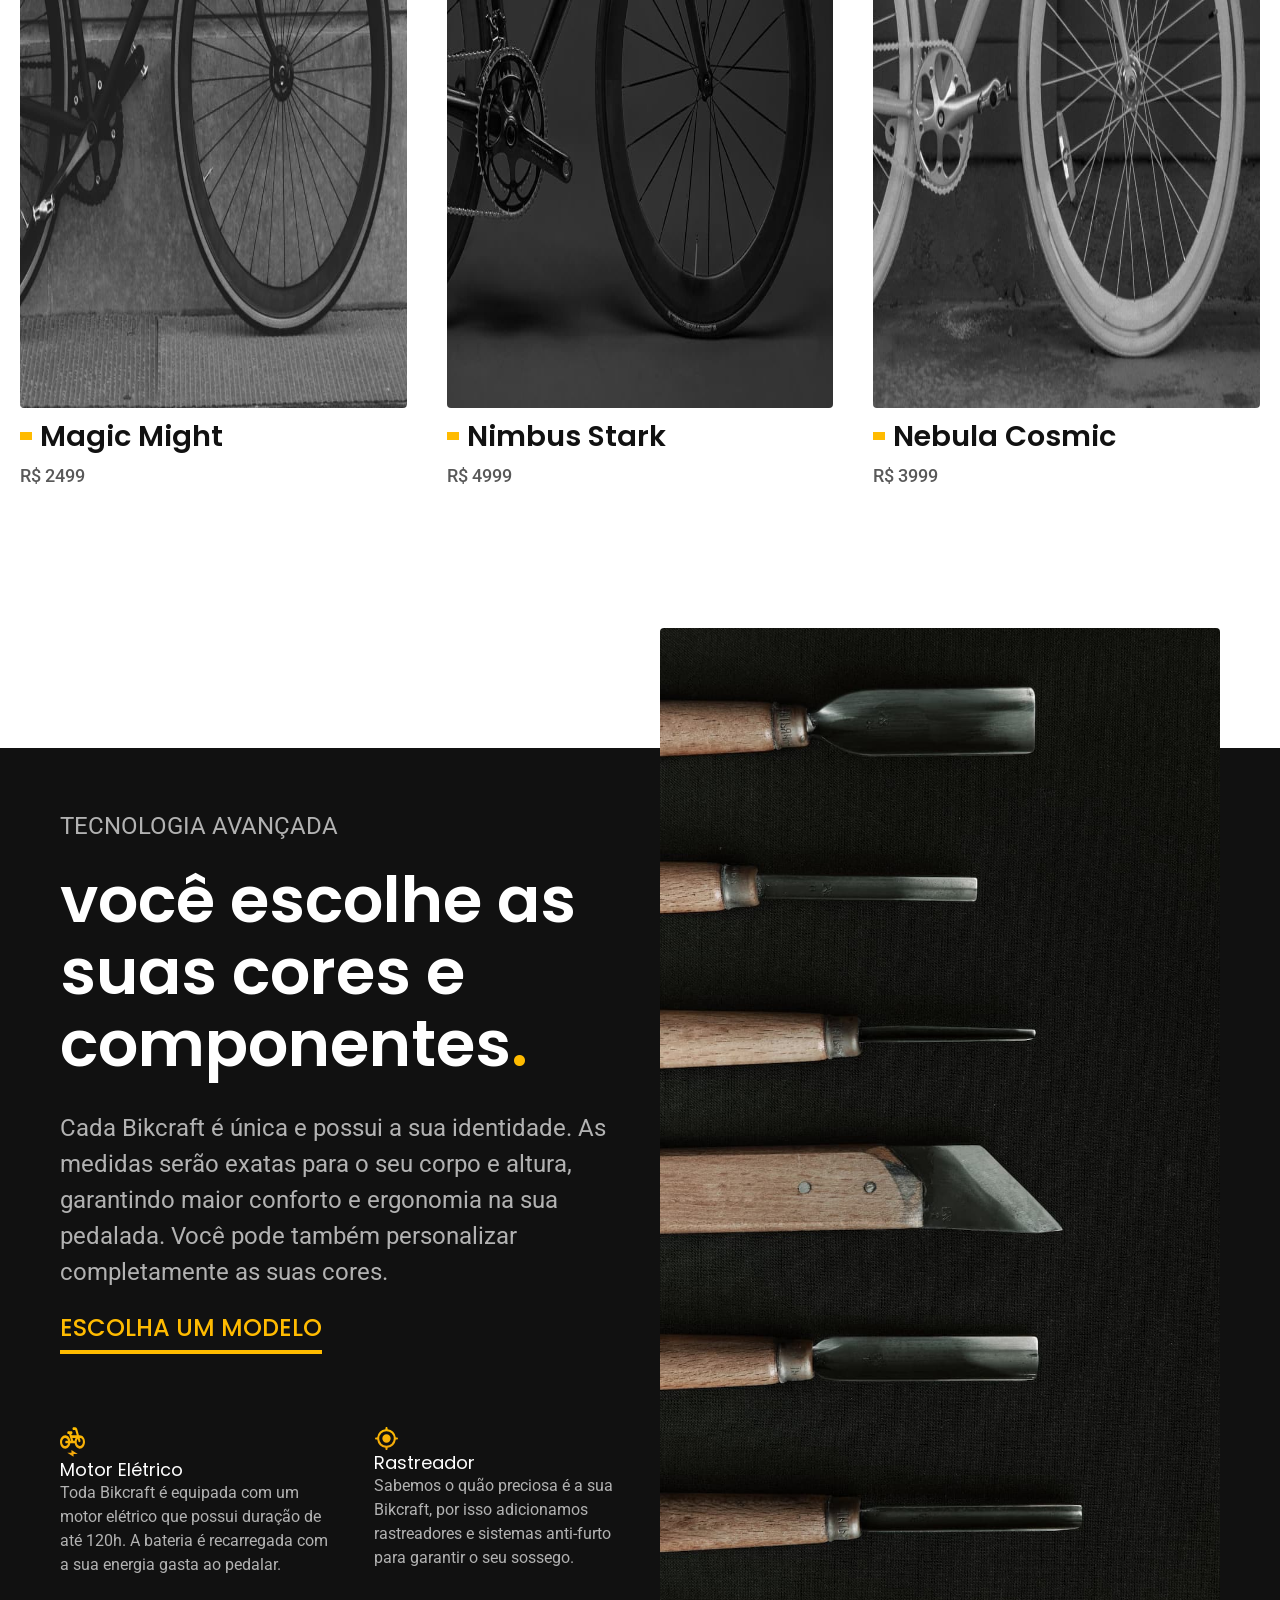
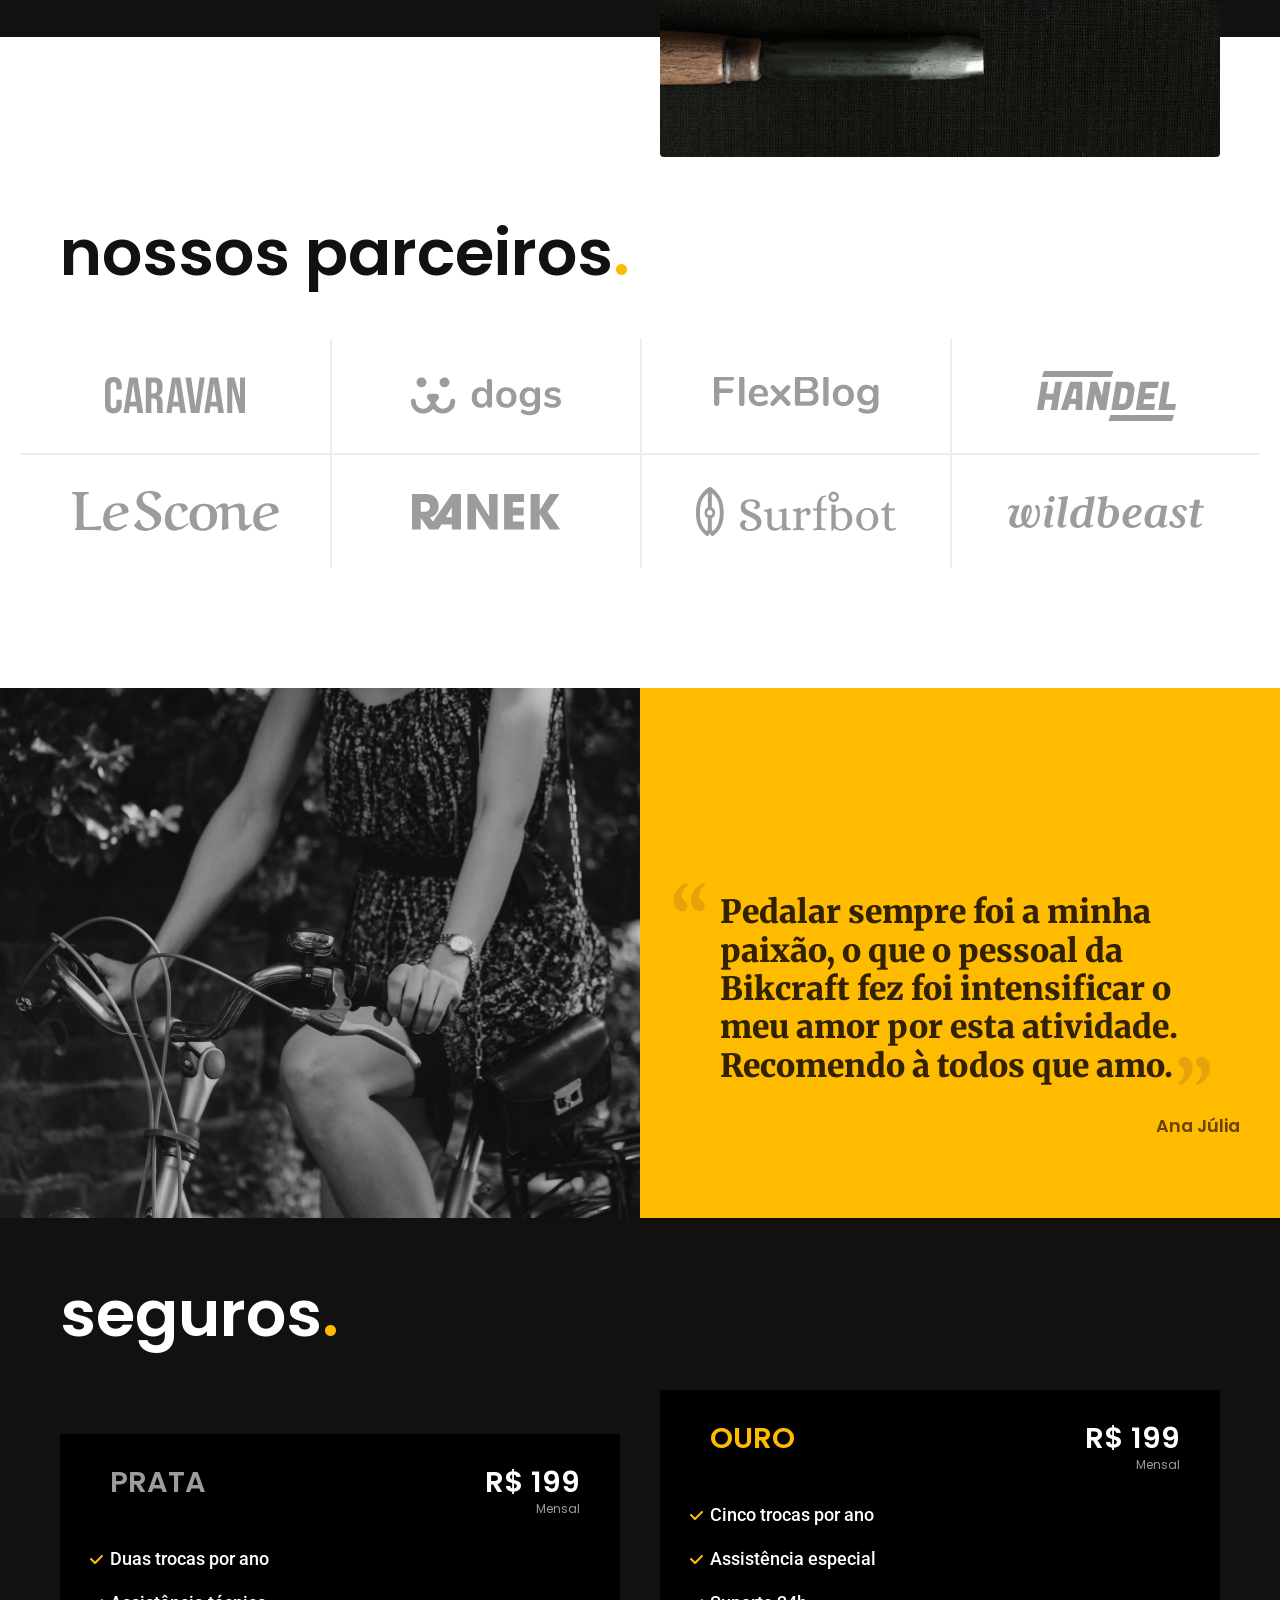
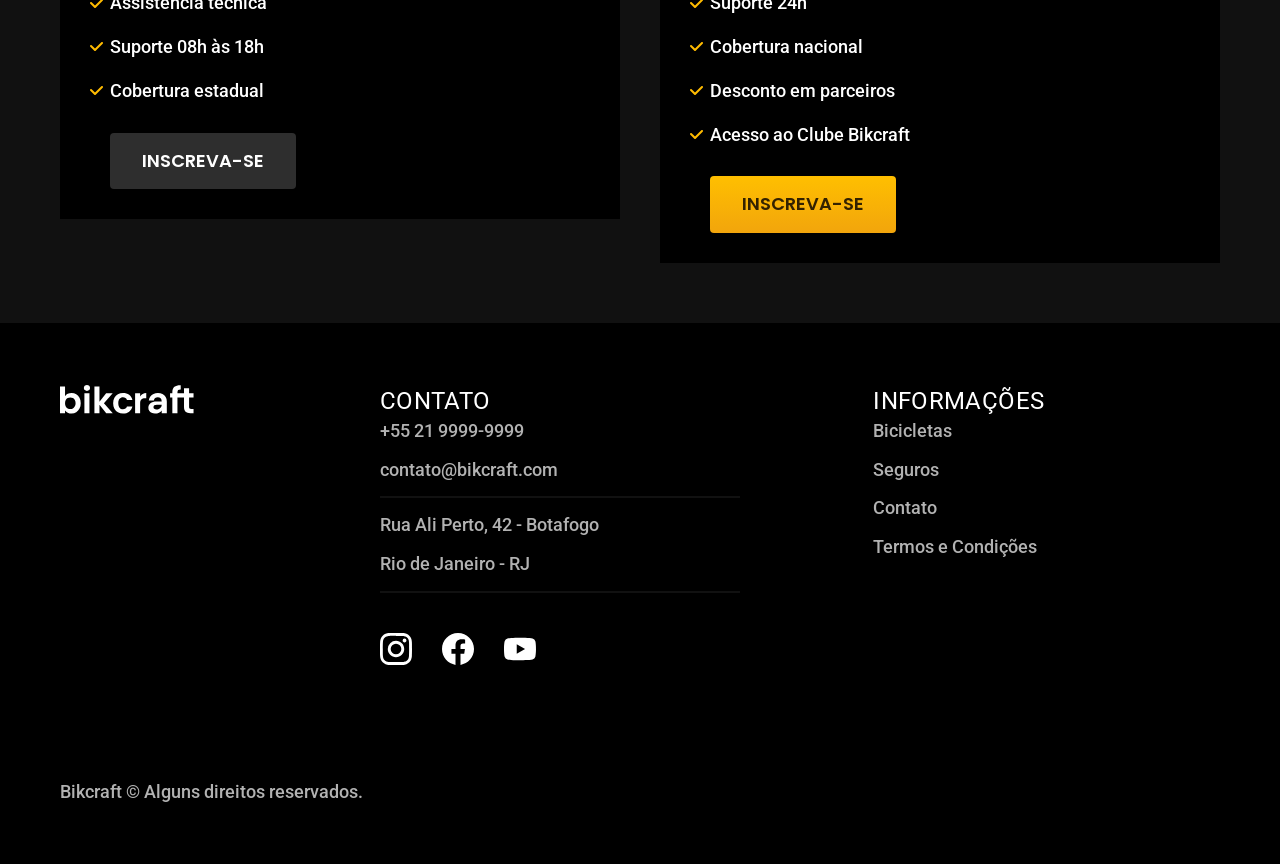
==== commit 5acf029b: "orcamento site" ====
--- a/index.html
+++ b/index.html
@@ -7,6 +7,7 @@
   <meta name="viewport" content="width=device-width, initial-scale=1.0">
   <meta name="description" content="Bicicletas elétricas de alta precisão e qualidade, feitas sob medida para você. Explore o mundo na sua velocidade com a Bikcraft.">
 
+  <link rel="preload" href="./css/style.css" as="style">
   <link rel="stylesheet" href="./css/style.css">
 
   <link rel="preconnect" href="https://fonts.googleapis.com">
@@ -17,7 +18,7 @@
 <body>
   <header class="header-bg">
     <div class="container header-container">
-      <a href="./"><img src="./img/bikcraft.svg" alt="Logo"></a>
+      <a href="./"><img src="./img/bikcraft.svg" alt="Logo" width="136" height="32"></a>
       <nav>
         <ul class="header-menu font-1-m cor-c0">
           <li><a href="./bicicletas.html">Bicicletas</a></li>
@@ -43,29 +44,23 @@
 
   <article class="bicicletas-container">
     <h1 class="container font-1-xxl cor-c11">escolha a sua<span class="cor-p1">.</span></h1>
-    <ul class="bicicletas-listas">
+    <div class="bicicletas-listas">
       <a href="./bicicletas/magic.html">
-        <li>
-          <img src="./img/bicicletas/magic-home.jpg" alt="Bicicleta Preta">
-          <h2 class="font-1-xl cor-c11">Magic Might</h2>
-          <span class="font-2-m cor-c8">R$ 2499</span>
-        </li>
+        <img src="./img/bicicletas/magic-home.jpg" alt="Bicicleta Preta" width="920" height="1040">
+        <h2 class="font-1-xl cor-c11">Magic Might</h2>
+        <span class="font-2-m cor-c8">R$ 2499</span>
       </a>
       <a href="./bicicletas/nimbus.html">
-        <li>
-          <img src="./img/bicicletas/nimbus-home.jpg" alt="Bicicleta Preta">
-          <h2 class="font-1-xl cor-c11">Nimbus Stark</h2>
-          <span class="font-2-m cor-c8">R$ 4999</span>
-        </li>
+        <img src="./img/bicicletas/nimbus-home.jpg" alt="Bicicleta Preta" width="920" height="1040">
+        <h2 class="font-1-xl cor-c11">Nimbus Stark</h2>
+        <span class="font-2-m cor-c8">R$ 4999</span>
       </a>
       <a href="./bicicletas/nebula.html">
-        <li>
-          <img src="./img/bicicletas/nebula-home.jpg" alt="Bicicleta Preta">
-          <h2 class="font-1-xl cor-c11">Nebula Cosmic</h2>
-          <span class="font-2-m cor-c8">R$ 3999</span>
-        </li>
+        <img src="./img/bicicletas/nebula-home.jpg" alt="Bicicleta Preta" width="920" height="1040">
+        <h2 class="font-1-xl cor-c11">Nebula Cosmic</h2>
+        <span class="font-2-m cor-c8">R$ 3999</span>
       </a>
-    </ul>
+    </div>
   </article>
 
   <article class="tecnologia-bg">
@@ -77,13 +72,14 @@
         <a class="link" href="./bicicletas.html">ESCOLHA UM MODELO</a>
         <div class="tecnologia-informacoes">
           <div>
-            <img src="./img/icones/eletrica.svg" alt="">
-            <h4 class="font-1-m cor-c0">Motor Elétrico</h4>
+            <img src="./img/icones/eletrica.svg" alt="" width="32" height="32">
+            <h2 class="font-1-m cor-c0">Motor Elétrico</h2>
             <p class="font-2-s cor-c5">Toda Bikcraft é equipada com um motor elétrico que possui duração de até 120h. A bateria é recarregada com a sua energia gasta ao pedalar.</p>
           </div>
+
           <div>
             <img src="./img/icones/rastreador.svg" alt="">
-            <h4 class="font-1-m cor-c0">Rastreador</h4>
+            <h2 class="font-1-m cor-c0">Rastreador</h2>
             <p class="font-2-s cor-c5">Sabemos o quão preciosa é a sua Bikcraft, por isso adicionamos rastreadores e sistemas anti-furto para garantir o seu sossego.</p>
           </div>
         </div>
@@ -127,9 +123,7 @@
   </section>
 
   <section class="depoimento-container" aria-label="Depoimento">
-    <div class="depoimento-imagem">
-      <img src="./img/fotos/depoimento.jpg" alt="Mulher andando em bikecraft">
-    </div>
+    <img src="./img/fotos/depoimento.jpg" alt="Mulher andando em bikecraft">
     <div class="depoimento">
       <blockquote>
         <h1 class="font-1-xl cor-p5">Pedalar sempre foi a minha paixão, o que o pessoal da Bikcraft fez foi intensificar o meu amor por esta atividade. Recomendo à todos que amo.</h1>
@@ -137,6 +131,7 @@
       <span class="cor-p4">Ana Júlia</span>
     </div>
   </section>
+
 
   <article class="seguro-bg">
     <div class="seguro container">
@@ -178,27 +173,31 @@
         <img src="./img/bikcraft.svg" alt="Bikcraft">
       </div>
       <div class="footer-contato">
-        <h3 class="font-2-l-b cor-c0">Contato</h3>
-        <ul class="font-2-m cor-c5">
-          <li><a href="tel: +55(21)9999-9999">+55 21 9999-9999</a></li>
-          <li><a href="mailto: contato@bikcraft.com">contato@bikcraft.com</a></li>
-          <li>Rua Ali Perto, 42 - Botafogo</li>
-          <li>Rio de Janeiro - RJ</li>
-        </ul>
+        <h2 class="font-2-l-b cor-c0">Contato</h2>
+        <div class="contato-informacoes">
+          <ul class="font-2-m cor-c5">
+            <li><a href="tel: +55(21)9999-9999">+55 21 9999-9999</a></li>
+            <li><a href="mailto: contato@bikcraft.com">contato@bikcraft.com</a></li>
+            <li>Rua Ali Perto, 42 - Botafogo</li>
+            <li>Rio de Janeiro - RJ</li>
+          </ul>
+        </div>
         <div class="footer-redes">
-          <a href="./"><img src="./img/redes/instagram.svg" alt=""></a>
-          <a href="./"> <img src="./img/redes/facebook.svg" alt=""></a>
-          <a href="./"><img src="./img/redes/youtube.svg" alt=""></a>
+          <ul>
+            <li><a href="./"><img src="./img/redes/instagram.svg" alt="Instagram"></a></li>
+            <li><a href="./"> <img src="./img/redes/facebook.svg" alt="Facebook"></a></li>
+            <li><a href="./"><img src="./img/redes/youtube.svg" alt="Youtube"></a></li>
+          </ul>
         </div>
       </div>
       <div class="footer-informacoes">
-        <h3 class="font-2-l-b cor-c0">Informações</h3>
-        <ul class="font-2-m cor-c5">
-          <li><a href="./bicicletas.html">Bicicletas</a></li>
-          <li><a href="./seguros.html">Seguros</a></li>
-          <li><a href="./contato.html">Contato</a></li>
-          <li><a href="./termos.html">Termos e Condições</a></li>
-        </ul>
+        <h2 class="font-2-l-b cor-c0">Informações</h3>
+          <ul class="font-2-m cor-c5">
+            <li><a href="./bicicletas.html">Bicicletas</a></li>
+            <li><a href="./seguros.html">Seguros</a></li>
+            <li><a href="./contato.html">Contato</a></li>
+            <li><a href="./termos.html">Termos e Condições</a></li>
+          </ul>
       </div>
       <p class="rodape font-2-m cor-c5">Bikcraft © Alguns direitos reservados.</p>
     </div>
--- a/css/style.css
+++ b/css/style.css
@@ -36,3 +36,6 @@
 /* Contato */
 @import url("../css/contato/formulario.css");
 @import url("../css/contato/lojas.css");
+
+/* Orçamento */
+@import url("../css/orcamento/orcamento.css");
--- a/css/style.css
+++ b/css/style.css
@@ -36,3 +36,6 @@
 /* Contato */
 @import url("../css/contato/formulario.css");
 @import url("../css/contato/lojas.css");
+
+/* Orçamento */
+@import url("../css/orcamento/orcamento.css");
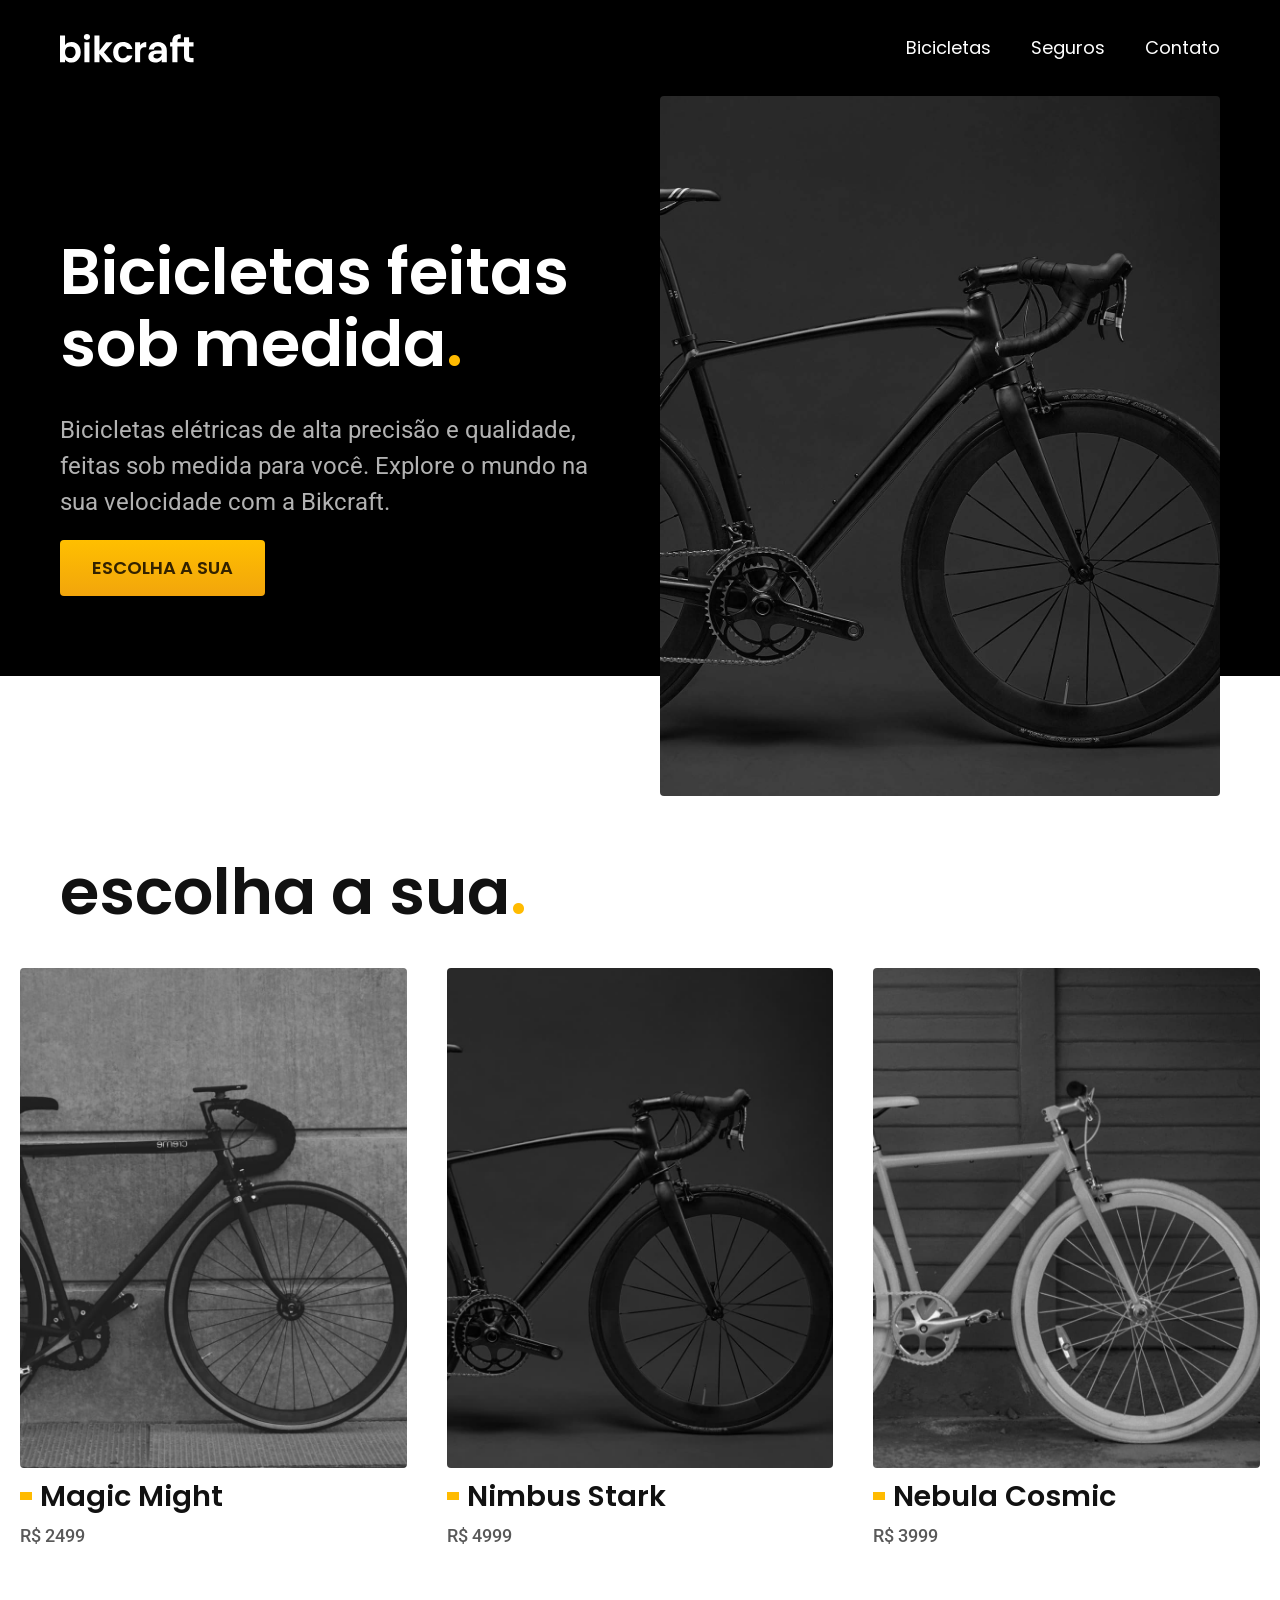
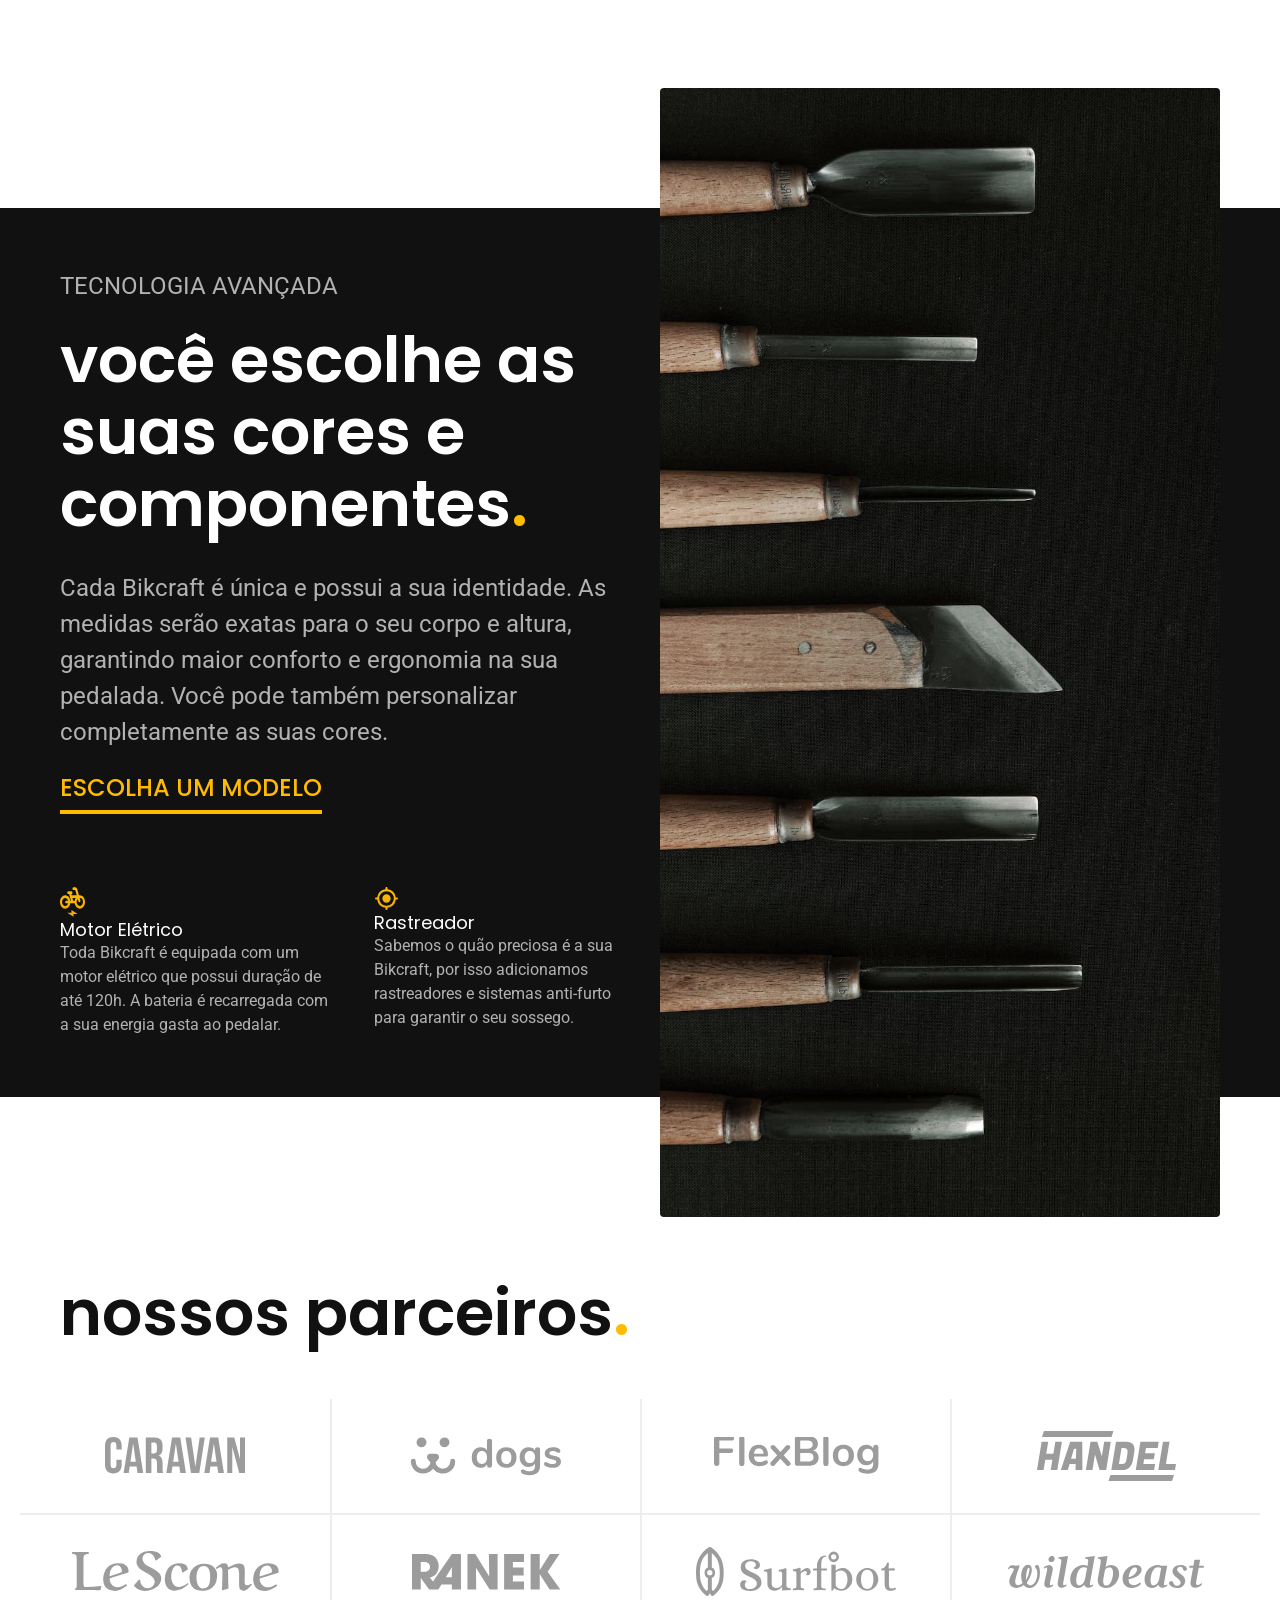
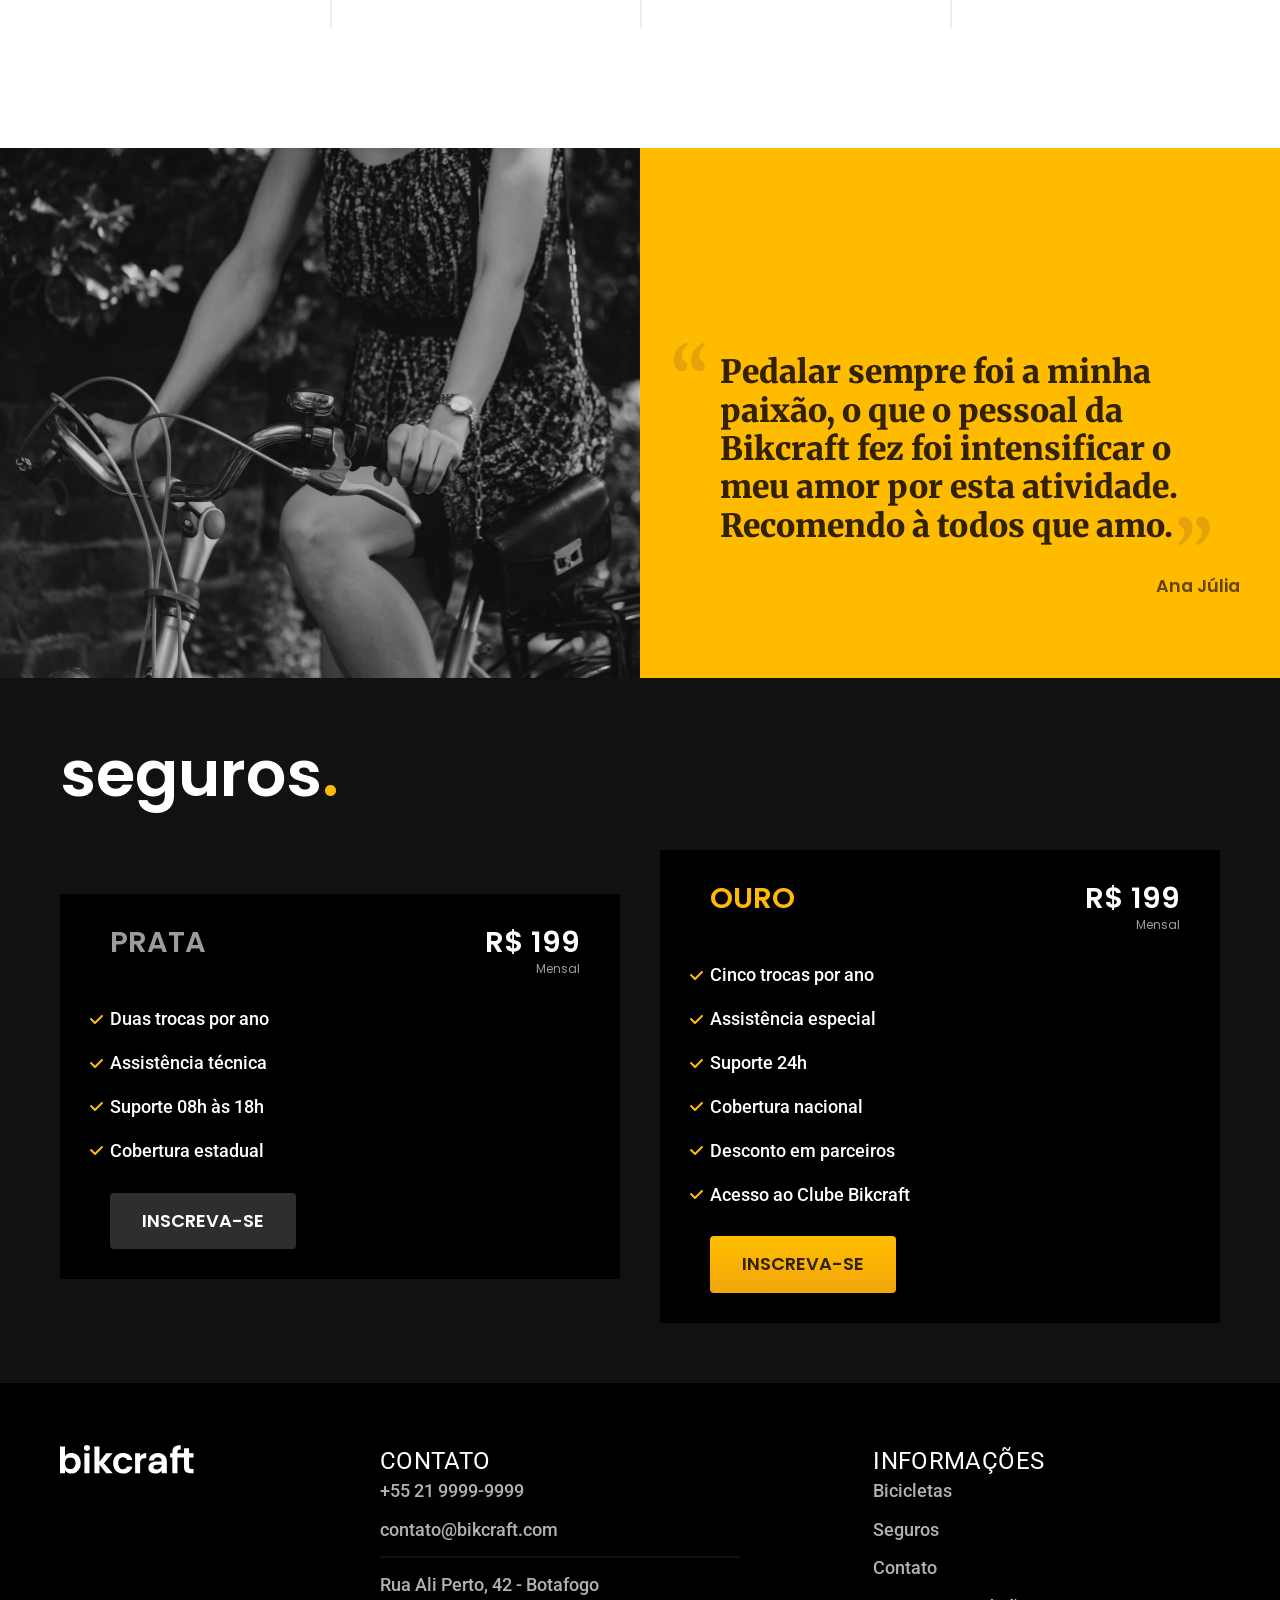
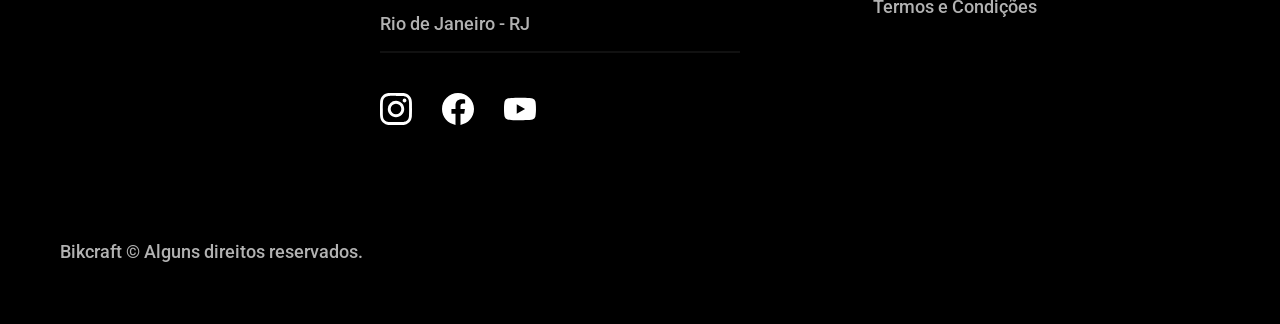
==== commit 78062920: "atualizacao" ====
--- a/index.html
+++ b/index.html
@@ -73,7 +73,7 @@
         <div class="tecnologia-informacoes">
           <div>
             <img src="./img/icones/eletrica.svg" alt="" width="32" height="32">
-            <h2 class="font-1-m cor-c0">Motor Elétrico</h2>
+            <h2 class=" font-1-m cor-c0">Motor Elétrico</h2>
             <p class="font-2-s cor-c5">Toda Bikcraft é equipada com um motor elétrico que possui duração de até 120h. A bateria é recarregada com a sua energia gasta ao pedalar.</p>
           </div>
 
@@ -85,7 +85,7 @@
         </div>
       </div>
       <div class="tecnologia-imagem">
-        <img src="/img/fotos/tecnologia.jpg" alt="">
+        <img src="./img/fotos/tecnologia.jpg" alt="">
       </div>
     </div>
   </article>
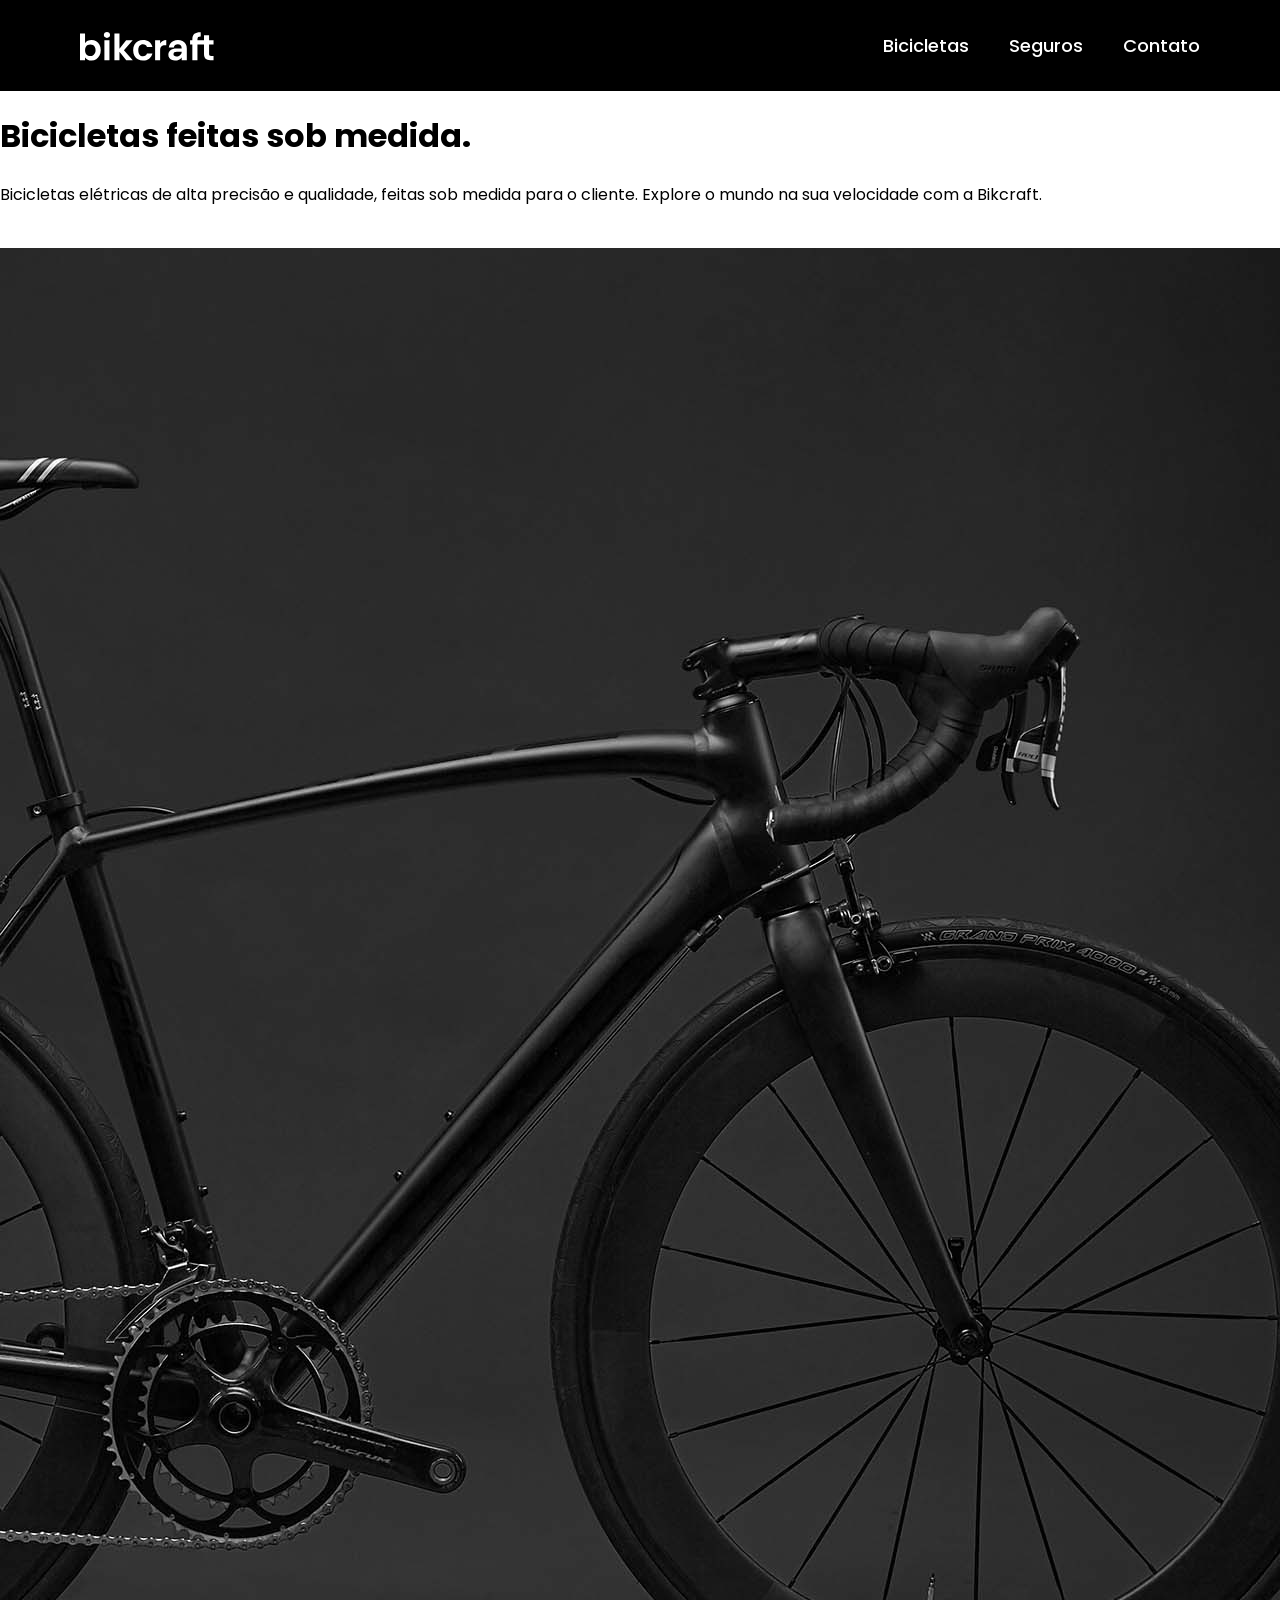
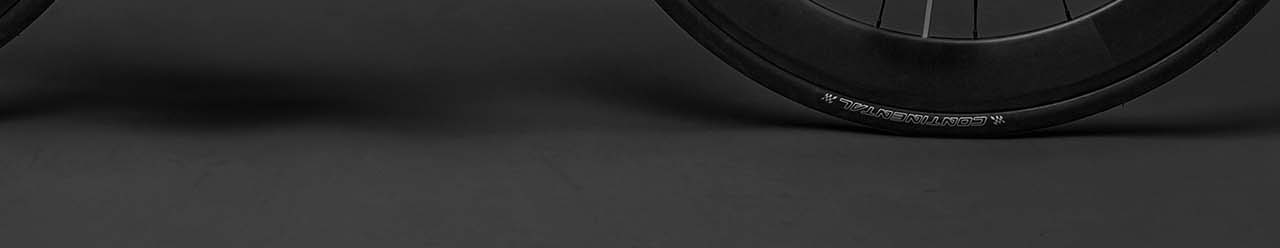
==== commit f7cce767: "Header Finalizado" ====
--- a/index.html
+++ b/index.html
@@ -1,208 +1,44 @@
 <!DOCTYPE html>
 <html lang="pt-br">
+<head>
+    <title>Bikcraft</title>
 
-<head>
-  <title>Bikcraft - Bicicletas Elétricas</title>
-  <meta charset="UTF-8">
-  <meta name="viewport" content="width=device-width, initial-scale=1.0">
-  <meta name="description" content="Bicicletas elétricas de alta precisão e qualidade, feitas sob medida para você. Explore o mundo na sua velocidade com a Bikcraft.">
+    <meta charset="UTF-8">
+    <meta http-equiv="X-UA-Compatible" content="IE=edge">
+    <meta name="viewport" content="width=device-width, initial-scale=1.0">
+    <link rel="stylesheet" href="./css/style.css">
 
-  <link rel="preload" href="./css/style.css" as="style">
-  <link rel="stylesheet" href="./css/style.css">
+    <link rel="preconnect" href="https://fonts.googleapis.com">
+    <link rel="preconnect" href="https://fonts.gstatic.com" crossorigin>
+    <link href="https://fonts.googleapis.com/css2?family=Poppins:wght@400;600&family=Roboto:wght@400;500&display=swap" rel="stylesheet">
+</head>
+<body>
+    <!-- header -->
+    <header class="header-bg">
+        <div class="header-container">
+            <img src="./img/bikcraft.svg" alt="Logo">
 
-  <link rel="preconnect" href="https://fonts.googleapis.com">
-  <link rel="preconnect" href="https://fonts.gstatic.com" crossorigin>
-  <link href="https://fonts.googleapis.com/css2?family=Merriweather:ital,wght@1,900&family=Poppins:wght@400;600&family=Roboto:wght@400;500&display=swap" rel="stylesheet">
-</head>
+            <nav>
+                <ul class="header-menu">
+                    <li><a href="./bicicletas.html">Bicicletas</a></li>
+                    <li><a href="./seguros.html">Seguros</a></li>
+                    <li><a href="./contato.html">Contato</a></li>
+                </ul>
+            </nav>
+        </div>
+    </header>
 
-<body>
-  <header class="header-bg">
-    <div class="container header-container">
-      <a href="./"><img src="./img/bikcraft.svg" alt="Logo" width="136" height="32"></a>
-      <nav>
-        <ul class="header-menu font-1-m cor-c0">
-          <li><a href="./bicicletas.html">Bicicletas</a></li>
-          <li><a href="./seguros.html">Seguros</a></li>
-          <li><a href="./contato.html">Contato</a></li>
-        </ul>
-      </nav>
-    </div>
-  </header>
+    <!-- main -->
+    <main class="introducao-bg">
+        <div class="introducao-container">
+            <div class="introducao-conteudo">
+                <h1>Bicicletas feitas sob medida.</h1>
+                <p>Bicicletas elétricas de alta precisão e qualidade,  feitas sob medida para o cliente. Explore o mundo na sua velocidade com a Bikcraft.</p>
+                <a href="./bicicletas.html">SELECIONE A SUA</a>
+            </div>
 
-  <main class="introducao-bg">
-    <div class="container introducao">
-      <div class="introducao-conteudo">
-        <h1 class="font-1-xxl cor-c0">Bicicletas feitas sob medida</h1>
-        <p class="font-2-l cor-c5">Bicicletas elétricas de alta precisão e qualidade, feitas sob medida para você. Explore o mundo na sua velocidade com a Bikcraft.</p>
-        <a class="botao" href="./bicicletas.html">Escolha a sua</a>
-      </div>
-      <div>
-        <img src="./img/fotos/introducao.jpg" alt="">
-      </div>
-    </div>
-  </main>
-
-  <article class="bicicletas-container">
-    <h1 class="container font-1-xxl cor-c11">escolha a sua<span class="cor-p1">.</span></h1>
-    <div class="bicicletas-listas">
-      <a href="./bicicletas/magic.html">
-        <img src="./img/bicicletas/magic-home.jpg" alt="Bicicleta Preta" width="920" height="1040">
-        <h2 class="font-1-xl cor-c11">Magic Might</h2>
-        <span class="font-2-m cor-c8">R$ 2499</span>
-      </a>
-      <a href="./bicicletas/nimbus.html">
-        <img src="./img/bicicletas/nimbus-home.jpg" alt="Bicicleta Preta" width="920" height="1040">
-        <h2 class="font-1-xl cor-c11">Nimbus Stark</h2>
-        <span class="font-2-m cor-c8">R$ 4999</span>
-      </a>
-      <a href="./bicicletas/nebula.html">
-        <img src="./img/bicicletas/nebula-home.jpg" alt="Bicicleta Preta" width="920" height="1040">
-        <h2 class="font-1-xl cor-c11">Nebula Cosmic</h2>
-        <span class="font-2-m cor-c8">R$ 3999</span>
-      </a>
-    </div>
-  </article>
-
-  <article class="tecnologia-bg">
-    <div class="container tecnologia-container">
-      <div class="tecnologia-conteudo">
-        <span class="font-2-l cor-c5">TECNOLOGIA AVANÇADA</span>
-        <h1 class="font-1-xxl cor-c0">você escolhe as<br> suas cores e<br> componentes<span class="cor-p1">.</span></h1>
-        <p class="font-2-l cor-c5">Cada Bikcraft é única e possui a sua identidade. As medidas serão exatas para o seu corpo e altura, garantindo maior conforto e ergonomia na sua pedalada. Você pode também personalizar completamente as suas cores.</p>
-        <a class="link" href="./bicicletas.html">ESCOLHA UM MODELO</a>
-        <div class="tecnologia-informacoes">
-          <div>
-            <img src="./img/icones/eletrica.svg" alt="" width="32" height="32">
-            <h2 class=" font-1-m cor-c0">Motor Elétrico</h2>
-            <p class="font-2-s cor-c5">Toda Bikcraft é equipada com um motor elétrico que possui duração de até 120h. A bateria é recarregada com a sua energia gasta ao pedalar.</p>
-          </div>
-
-          <div>
-            <img src="./img/icones/rastreador.svg" alt="">
-            <h2 class="font-1-m cor-c0">Rastreador</h2>
-            <p class="font-2-s cor-c5">Sabemos o quão preciosa é a sua Bikcraft, por isso adicionamos rastreadores e sistemas anti-furto para garantir o seu sossego.</p>
-          </div>
+            <img src="./img/fotos/introducao.jpg" alt="Biclicleta Preta">
         </div>
-      </div>
-      <div class="tecnologia-imagem">
-        <img src="./img/fotos/tecnologia.jpg" alt="">
-      </div>
-    </div>
-  </article>
-
-  <section class="parceiros-container" aria-label="parceiros">
-    <h2 class="container font-1-xxl cor-c11">nossos parceiros<span class="cor-p1">.</span></h2>
-    <div class="parceiros-lista">
-      <ul>
-        <li>
-          <img src="./img/parceiros/caravan.svg" alt="">
-        </li>
-        <li>
-          <img src="./img/parceiros/dogs.svg" alt="">
-        </li>
-        <li>
-          <img src="./img/parceiros/flexblog.svg" alt="">
-        </li>
-        <li>
-          <img src="./img/parceiros/handel.svg" alt="">
-        </li>
-        <li>
-          <img src="./img/parceiros/lescone.svg" alt="">
-        </li>
-        <li>
-          <img src="./img/parceiros/ranek.svg" alt="">
-        </li>
-        <li>
-          <img src="./img/parceiros/surfbot.svg" alt="">
-        </li>
-        <li>
-          <img src="./img/parceiros/wildbeast.svg" alt="">
-        </li>
-      </ul>
-    </div>
-  </section>
-
-  <section class="depoimento-container" aria-label="Depoimento">
-    <img src="./img/fotos/depoimento.jpg" alt="Mulher andando em bikecraft">
-    <div class="depoimento">
-      <blockquote>
-        <h1 class="font-1-xl cor-p5">Pedalar sempre foi a minha paixão, o que o pessoal da Bikcraft fez foi intensificar o meu amor por esta atividade. Recomendo à todos que amo.</h1>
-      </blockquote>
-      <span class="cor-p4">Ana Júlia</span>
-    </div>
-  </section>
-
-
-  <article class="seguro-bg">
-    <div class="seguro container">
-      <h1 class="font-1-xxl cor-c0">seguros<span class="cor-p1">.</span></h1>
-
-      <div class="seguro-grid">
-        <div class="seguro-lista">
-          <p class="font-1-xl cor-c6">Prata</p>
-          <span class="font-1-xl cor-c0">R$ 199<span class="font-1-xs cor-c6">Mensal</span></span>
-          <ul class="font-2-m cor-c0">
-            <li>Duas trocas por ano</li>
-            <li>Assistência técnica</li>
-            <li>Suporte 08h às 18h</li>
-            <li>Cobertura estadual</li>
-          </ul>
-          <a class="botao cinza" href="./">Inscreva-se</a>
-        </div>
-
-        <div class="seguro-lista">
-          <p class="font-1-xl cor-p1">OURO</p>
-          <span class="font-1-xl cor-c0">R$ 199<span class="font-1-xs cor-c6">Mensal</span></span>
-          <ul class="font-2-m cor-c0">
-            <li>Cinco trocas por ano</li>
-            <li>Assistência especial</li>
-            <li>Suporte 24h</li>
-            <li>Cobertura nacional</li>
-            <li>Desconto em parceiros</li>
-            <li>Acesso ao Clube Bikcraft</li>
-          </ul>
-          <a class="botao" href="./">Inscreva-se</a>
-        </div>
-      </div>
-    </div>
-  </article>
-
-  <footer class="footer-bg">
-    <div class="footer container">
-      <div class="footer-logo">
-        <img src="./img/bikcraft.svg" alt="Bikcraft">
-      </div>
-      <div class="footer-contato">
-        <h2 class="font-2-l-b cor-c0">Contato</h2>
-        <div class="contato-informacoes">
-          <ul class="font-2-m cor-c5">
-            <li><a href="tel: +55(21)9999-9999">+55 21 9999-9999</a></li>
-            <li><a href="mailto: contato@bikcraft.com">contato@bikcraft.com</a></li>
-            <li>Rua Ali Perto, 42 - Botafogo</li>
-            <li>Rio de Janeiro - RJ</li>
-          </ul>
-        </div>
-        <div class="footer-redes">
-          <ul>
-            <li><a href="./"><img src="./img/redes/instagram.svg" alt="Instagram"></a></li>
-            <li><a href="./"> <img src="./img/redes/facebook.svg" alt="Facebook"></a></li>
-            <li><a href="./"><img src="./img/redes/youtube.svg" alt="Youtube"></a></li>
-          </ul>
-        </div>
-      </div>
-      <div class="footer-informacoes">
-        <h2 class="font-2-l-b cor-c0">Informações</h3>
-          <ul class="font-2-m cor-c5">
-            <li><a href="./bicicletas.html">Bicicletas</a></li>
-            <li><a href="./seguros.html">Seguros</a></li>
-            <li><a href="./contato.html">Contato</a></li>
-            <li><a href="./termos.html">Termos e Condições</a></li>
-          </ul>
-      </div>
-      <p class="rodape font-2-m cor-c5">Bikcraft © Alguns direitos reservados.</p>
-    </div>
-  </footer>
-
+    </main>
 </body>
-
 </html>
--- a/css/style.css
+++ b/css/style.css
@@ -1,41 +1,77 @@
-/* Global */
-@import url("../css/global/header.css");
-@import url("../css/utilidades/tipografia.css");
-@import url("../css/global/global.css");
-@import url("./global/footer.css");
+/* Estilos Principais */
 
-/* Utilidades */
-@import url("../css/utilidades/componentes.css");
-@import url("../css/utilidades/cores.css");
+body {
+    margin: 0;
+    font-family: 'Poppins', sans-serif;
+}
 
-/* Home */
-@import url("../css/home/introducao.css");
-@import url("../css/home/tecnologia.css");
-@import url("../css/home/parceiros.css");
-@import url("../css/home/depoimento.css");
-@import url("../css/home/seguros.css");
+a {
+    text-decoration: none;
+    color: #ffffff;
+}
 
-/* Bicicletas-lista */
-@import url("../css/bicicletas-lista/bicicletas-lista.css");
+img {
+    display: block;
+    max-width: 100%;
+}
 
-/* Termos e condições */
-@import url("../css/termos/termos.css");
+ul {
+    list-style: none;
+    padding: 0;
+    margin: 0;
+}
 
-/* Bicicletas */
-@import url("../css/bicicletas/bicicletas.css");
+/* Header */
 
-/* Seguros */
-@import url("../css/seguros/vantagens.css");
-@import url("../css/seguros/seguros.css");
-@import url("../css/seguros/perguntas.css");
+.header-bg {
+    background-color: #000000;
+}
 
-/* Bicicletas */
-@import url("../css/bicicleta/bicicleta.css");
-@import url("../css/bicicleta/informacoes.css");
+.header-container {
+    display: flex;
+    gap: 20px;
+    align-items: center;
+    justify-content: space-between;
+    flex-wrap: wrap;
+    box-sizing: border-box;
+    max-width: 1160px;
+    margin: 0 auto;
+    padding: 20px;
+}
 
-/* Contato */
-@import url("../css/contato/formulario.css");
-@import url("../css/contato/lojas.css");
+.header-menu {
+    display: flex;
+    flex-wrap: wrap;
+    gap: 40px;
+}
 
-/* Orçamento */
-@import url("../css/orcamento/orcamento.css");
+.header-menu a {
+    padding: 12px 0px;
+    display: block;
+    font-size: 1.125rem;
+    font-weight: 500;
+}
+
+@media (max-width: 800px) {
+    .header-menu {
+        gap: 20px;
+    }
+    
+    .header-menu a {
+        padding: 10px 15px;
+        background-color: #111111;
+        border-radius: 5px;
+        font-size: 1.1rem;
+    }
+}
+
+@media (max-width: 600px) {
+    .header-menu a {
+        font-size: 0.8rem;
+        padding: 8px 12px;
+    }
+
+    .header-menu {
+        gap: 12px;
+    }
+}
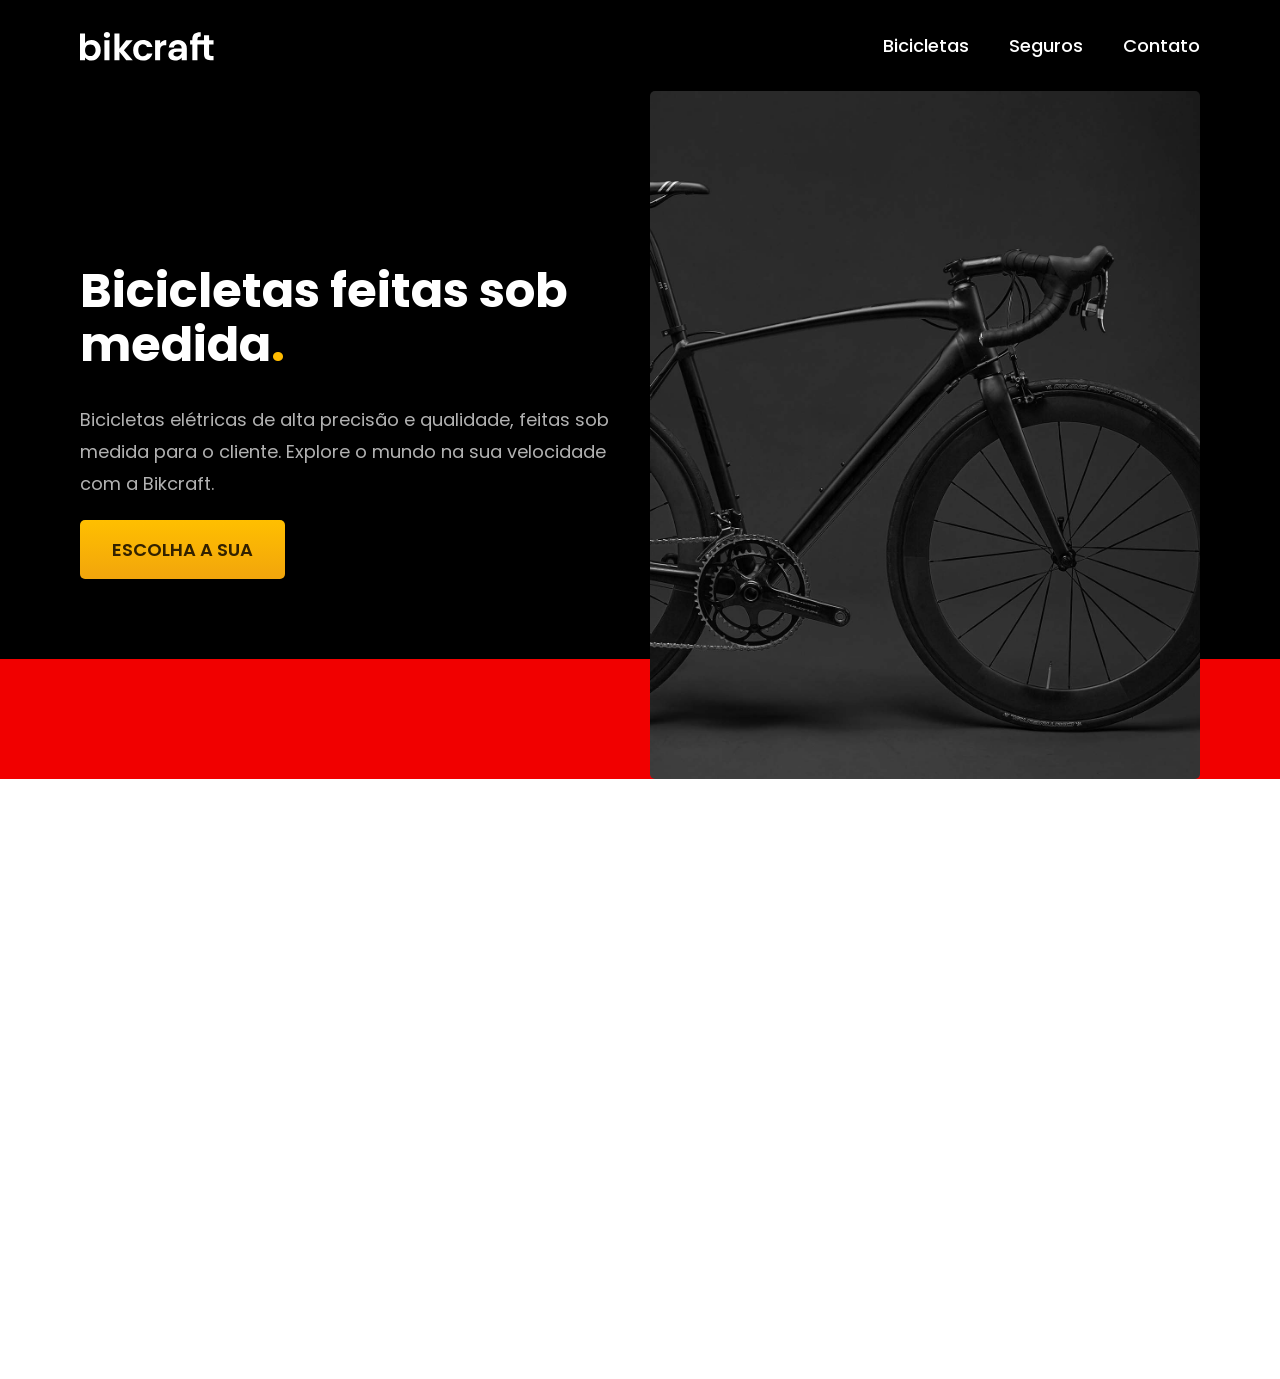
==== commit 26a5b3c6: "Introdução Finalizada" ====
--- a/index.html
+++ b/index.html
@@ -16,7 +16,7 @@
     <!-- header -->
     <header class="header-bg">
         <div class="header-container">
-            <img src="./img/bikcraft.svg" alt="Logo">
+            <a href="./index.html"><img src="./img/bikcraft.svg" alt="Logo"></a>
 
             <nav>
                 <ul class="header-menu">
@@ -32,12 +32,14 @@
     <main class="introducao-bg">
         <div class="introducao-container">
             <div class="introducao-conteudo">
-                <h1>Bicicletas feitas sob medida.</h1>
+                <h1>Bicicletas feitas sob medida<span style="color: #FFBB00">.</span></h1>
                 <p>Bicicletas elétricas de alta precisão e qualidade,  feitas sob medida para o cliente. Explore o mundo na sua velocidade com a Bikcraft.</p>
-                <a href="./bicicletas.html">SELECIONE A SUA</a>
+                <a href="./bicicletas.html">ESCOLHA A SUA</a>
             </div>
 
-            <img src="./img/fotos/introducao.jpg" alt="Biclicleta Preta">
+            <div class="introducao-img">
+                <img src="./img/fotos/introducao.jpg" alt="Biclicleta Preta">
+            </div>
         </div>
     </main>
 </body>
--- a/css/style.css
+++ b/css/style.css
@@ -3,6 +3,7 @@
 body {
     margin: 0;
     font-family: 'Poppins', sans-serif;
+    padding-bottom: 600px;
 }
 
 a {
@@ -15,7 +16,7 @@
     max-width: 100%;
 }
 
-ul {
+ul, h1, p {
     list-style: none;
     padding: 0;
     margin: 0;
@@ -50,11 +51,30 @@
     display: block;
     font-size: 1.125rem;
     font-weight: 500;
+    position: relative;
+}
+
+.header-menu a::after {
+    content: "";
+    display: block;
+    position: absolute;
+    width: 0;
+    height: 2px;
+    background-color: #FFFFFF;
+    transition: 0.3s;
+}
+
+.header-menu a:hover::after {
+    width: 100%;
 }
 
 @media (max-width: 800px) {
     .header-menu {
         gap: 20px;
+    }
+
+    .header-menu a:hover::after {
+        width: 0;
     }
     
     .header-menu a {
@@ -75,3 +95,95 @@
         gap: 12px;
     }
 }
+
+/* Introdução */
+
+.introducao-bg {
+    background-color: #000000;
+    box-shadow: inset 0px -120px 0px #f10000;
+}
+
+.introducao-container {
+    display: grid;
+    gap: 20px;
+    grid-template-columns: repeat(2, 1fr);
+    box-sizing: border-box;
+    max-width: 1160px;
+    margin: 0 auto;
+    padding: 0px 20px;
+}
+
+.introducao-conteudo {
+    align-self: end;
+    padding-bottom: 200px;
+}
+
+.introducao-conteudo h1 {
+    font-size: 48px;
+    color: #FFFFFF;
+    line-height: 1.12em;
+    margin-bottom: 32px;
+}
+
+.introducao-conteudo p {
+    font-size: 1.125rem;
+    color: #B2B2B2;
+    line-height: 2rem;
+    margin-bottom: 20px;
+}
+
+.introducao-conteudo a {
+    display: inline-block;
+    background: linear-gradient(#FFBF00, #F2A50C);
+    padding: 16px 32px;
+    border-radius: 5px;
+    color: #332200;
+    font-size: 18px;
+    font-weight: 600;
+}
+
+.introducao-conteudo a:hover {
+    background: #e4a30b;
+}
+
+.introducao-container img {
+    height: 100%;
+    border-radius: 5px;
+    object-fit: cover;
+}
+
+@media (max-width: 1100px) {
+    .introducao-conteudo h1 {
+        font-size: 48px;
+    }
+}
+
+@media (max-width: 800px) {
+    .introducao-bg {
+        box-shadow: inset 0px -120px 0px #ffffff;
+        background-color: #111111;
+    }
+    .introducao-container {
+        display: block;
+    }
+
+    .introducao-conteudo {
+        padding-top: 40px;
+        padding-bottom: 40px;
+    }
+
+    .introducao-conteudo h1 {
+        font-size: 32px;
+        line-height: 40px;
+        margin-bottom: 16px;
+    }
+
+    .introducao-conteudo a {
+        padding: 14px 22px;
+    }
+
+    .introducao-container img {
+        height: 300px;
+        width: 100%;
+    }
+}
